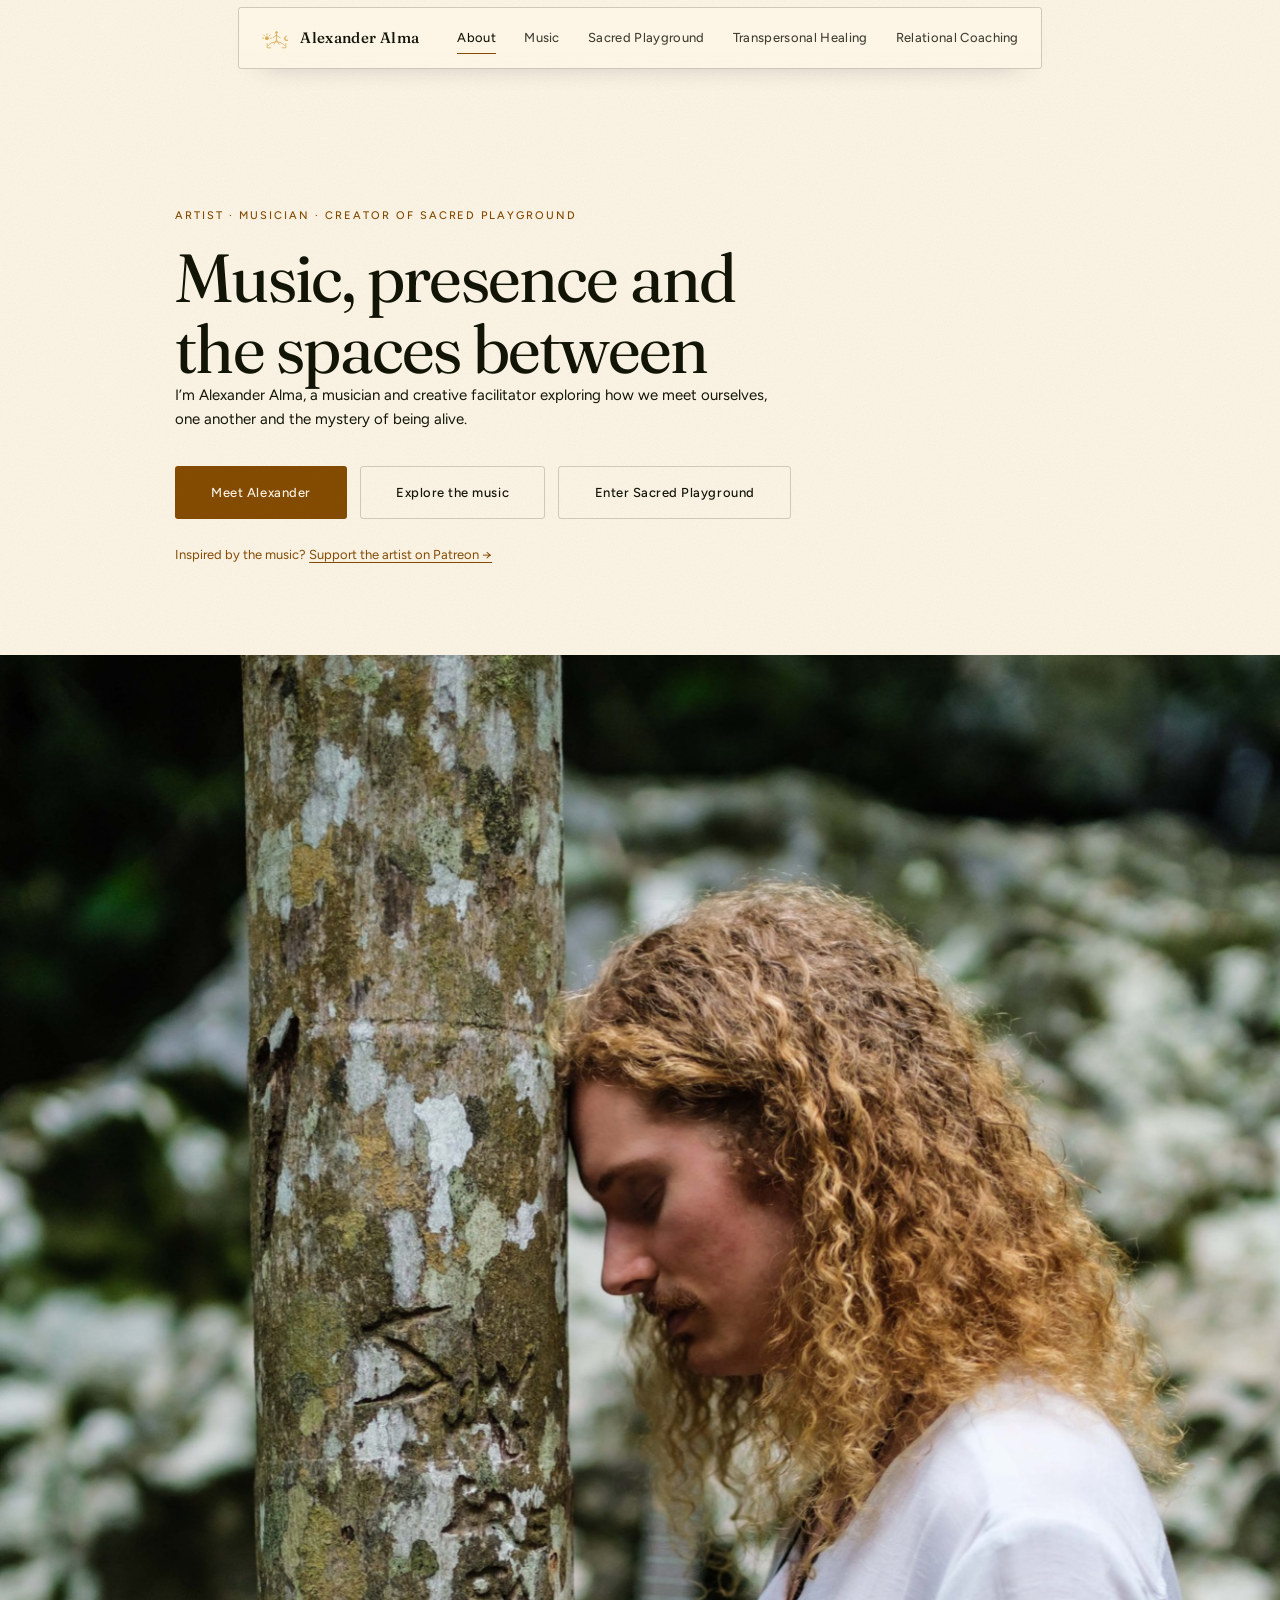
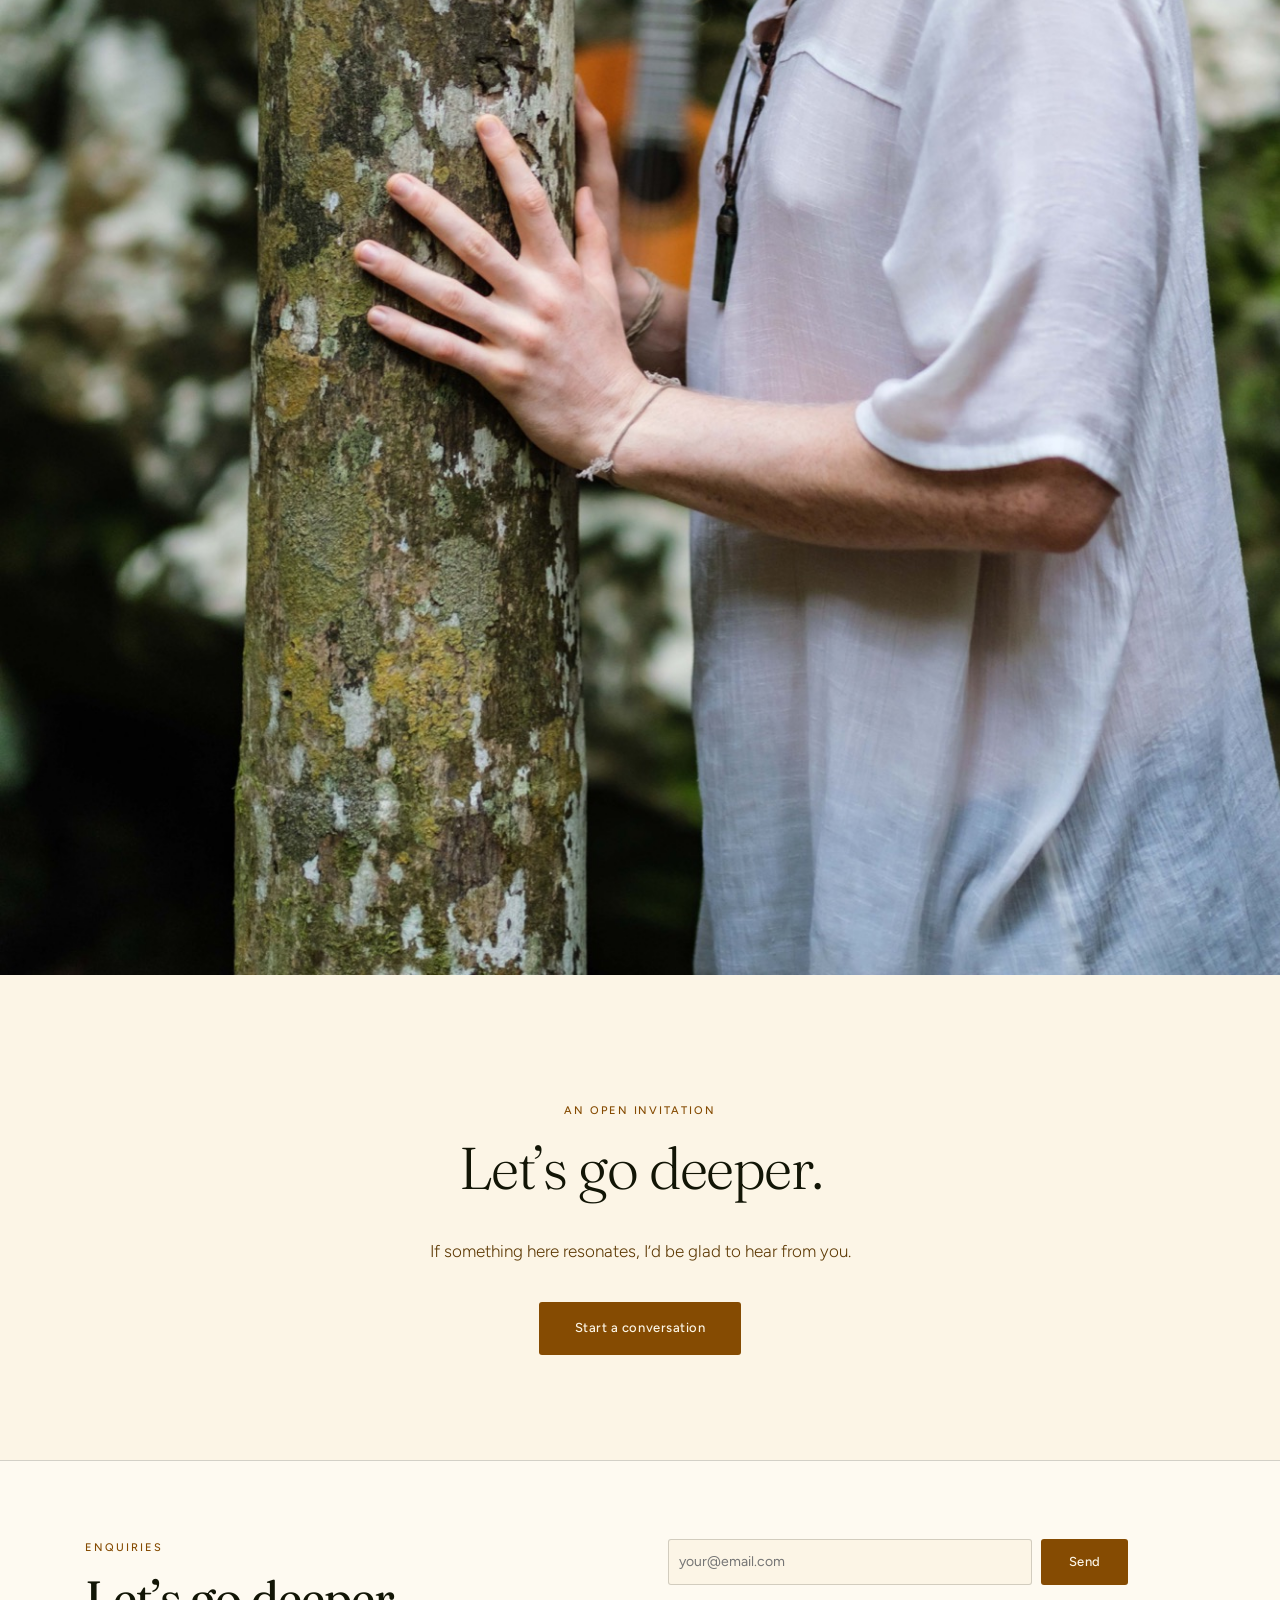
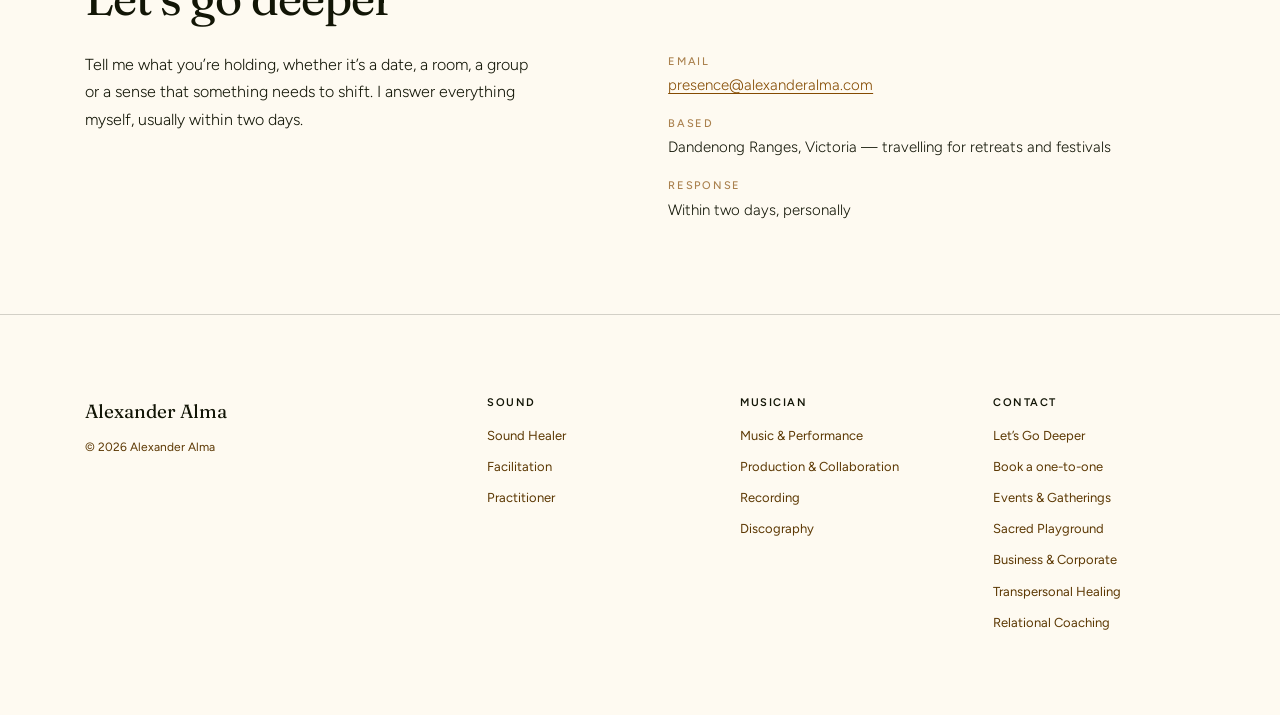
==== about.html @ baed3249 "Add immersive video backdrop to Music page" ====
<!DOCTYPE html>
<html lang="en" class="no-js">
<head>
<meta charset="utf-8">
<meta name="viewport" content="width=device-width, initial-scale=1">
<title>About Alexander Alma | Artist &amp; Musician</title>
<meta name="description" content="Alexander is an artist, musician and sound healer. Sound baths with gongs and singing bowls, live acoustic music, and nature-rooted facilitation for retreats, festivals and organisations." />
<meta name="keywords" content="sound healer, sound bath, gong bath, singing bowls, musician, live acoustic music, nature spirituality, retreat facilitator, breathwork, meditation, ceremony" />
<link rel="canonical" href="https://alexanderalma.com/about.html" />
<meta name="theme-color" content="#f0c872" />
<meta property="og:type" content="website" />
<meta property="og:site_name" content="Alexander Alma" />
<meta property="og:url" content="https://alexanderalma.com/about.html" />
<meta property="og:title" content="About Alexander Alma" />
<meta property="og:description" content="Sound baths, live music and nature-rooted facilitation." />
<meta property="og:image" content="https://alexanderalma.com/assets/img/alexander-rainforest-1200.jpg" />
<meta name="twitter:card" content="summary_large_image" />
<link rel="preconnect" href="https://fonts.googleapis.com">
<link rel="preconnect" href="https://fonts.gstatic.com" crossorigin>
<script>document.documentElement.classList.replace('no-js', 'js');</script>
<link rel="stylesheet" href="css/organic.css?v=20261002o" />
<link rel="stylesheet" href="css/palette.css?v=20261002o" />
<link rel="stylesheet" href="css/site.css?v=20261002o" />
<script type="application/ld+json">
{
  "@context": "https://schema.org",
  "@type": "Person",
  "name": "Alexander Alma",
  "jobTitle": ["Artist", "Musician", "Sound Healer", "Facilitator"],
  "description": "Alexander Alma is a World-Bridger, orchestrating sonic tapestries that evoke a deeper connection to what is most sacred. Musician, sound healer, mentor and facilitator.",
  "email": "mailto:presence@alexanderalma.com",
  "url": "https://alexanderalma.com/",
  "image": "https://alexanderalma.com/assets/img/alexander-rainforest-1200.jpg",
  "knowsAbout": ["Sound healing", "Gong bath", "Singing bowls", "Live acoustic music", "Ceremony", "Group facilitation"],
  "sameAs": ["https://cal.com/alexanderalma", "https://alexander-alma.mn.co/spaces/25129475/about", "https://www.patreon.com/profile/creators?u=227957515"]
}
</script>
</head>
<body>
<a class="skip-link" href="#main">Skip to content</a>
<div class="ground grain home-ground">
<header class="site-header"><nav class="site-nav" data-open="false" aria-label="Main navigation">
  <a class="nav-home" href="index.html" aria-label="Alexander Alma home"><img src="assets/img/alexander-alma-mark.svg" alt=""><span>Alexander Alma</span></a>
  <button class="nav-toggle" type="button" aria-expanded="false" aria-controls="site-menu"><span class="nav-toggle-label">Menu</span><span class="nav-toggle-icon" aria-hidden="true"></span></button>
  <div class="nav-collapse" id="site-menu"><div class="nav-collapse-inner"><ul class="nav-list">
    <li class="nav-item"><a class="nav-link current" aria-current="page" href="about.html">About</a></li><li class="nav-item"><a class="nav-link" href="musician.html">Music</a></li><li class="nav-item"><a class="nav-link" href="sacred-playground.html">Sacred Playground</a></li>
    <li class="nav-item"><a class="nav-link" href="transpersonal-healing.html">Transpersonal Healing</a></li><li class="nav-item"><a class="nav-link" href="relational-coaching.html">Relational Coaching</a></li>
  </ul></div></div>
 </nav></header>
  <main id="main">
    <section class="wrap-md page-open about-opening">
      <span class="eyebrow">Artist · Musician · Creator of Sacred Playground</span>
      <h1 class="page-statement">Music, presence and the spaces between</h1>
      <p class="prose-lead">I’m Alexander Alma, a musician and creative facilitator exploring how we meet ourselves, one another and the mystery of being alive.</p>
      <div class="actions">
        <a class="btn btn-primary btn-lg" href="#about-story">Meet Alexander</a>
        <a class="btn btn-secondary btn-lg" href="musician.html">Explore the music</a>
        <a class="btn btn-secondary btn-lg" href="sacred-playground.html">Enter Sacred Playground</a>
      </div>
      <p class="about-note">Inspired by the music? <a href="https://www.patreon.com/profile/creators?u=227957515" rel="noopener">Support the artist on Patreon&nbsp;&rarr;</a></p>
    </section>


    <!-- Alexander’s profile and story. -->
    <section id="about-story" data-tone="light" class="about-photo-story">
      <figure class="photo-stage about-photo-stage">
        <img src="assets/img/october-2026/profile-about.jpg" width="1333" height="2000" loading="lazy" decoding="async" alt="Alexander in profile, with his head and hands resting against a rainforest tree." />
      </figure>
    </section>
  </main>



  <section class="final-invitation"><div class="wrap-sm"><span class="eyebrow">An open invitation</span><h2 class="statement">Let’s go deeper.</h2><p class="statement-follow">If something here resonates, I’d be glad to hear from you.</p><div class="actions"><a class="btn btn-primary btn-lg" href="#contact">Start a conversation</a></div></div></section>
  <section id="contact" class="contact">
    <div class="contact-grid">
      <div>
        <span class="eyebrow">Enquiries</span>
        <h2 class="contact-title">Let&rsquo;s go deeper</h2>
        <p class="contact-lede">Tell me what you&rsquo;re holding, whether it&rsquo;s a date, a room, a group or a sense that something needs to shift. I answer everything myself, usually within two days.</p>
      </div>
      <div>
        <form class="contact-form" data-to="presence@alexanderalma.com">
          <label class="visually-hidden" for="contact-email">Your email address</label>
          <input class="input" id="contact-email" name="email" type="email" autocomplete="email" placeholder="your@email.com" required />
          <button class="btn btn-primary" type="submit">Send</button>
        </form>
        <p class="form-status" role="status" aria-live="polite"></p>
        <dl class="contact-detail" style="margin-top: var(--space-8)">
          <div><dt>Email</dt><dd><a href="mailto:presence@alexanderalma.com">presence@alexanderalma.com</a></dd></div>
          <div><dt>Based</dt><dd>Dandenong Ranges, Victoria &mdash; travelling for retreats and festivals</dd></div>
          <div><dt>Response</dt><dd>Within two days, personally</dd></div>
        </dl>
      </div>
    </div>
  </section>

  <footer class="site-footer"><div class="footer-inner">
      <div class="footer-signoff"><a class="footer-home" href="index.html">Alexander Alma</a><p>&copy; <span data-year>2026</span> Alexander Alma</p></div>
      <nav class="footer-groups" aria-label="Footer navigation">
        <div class="footer-group"><h2>Sound</h2><a href="sound-healer.html">Sound Healer</a><a href="facilitator.html">Facilitation</a><a href="practitioner.html">Practitioner</a></div>
        <div class="footer-group"><h2>Musician</h2><a href="musician.html#performance">Music &amp; Performance</a><a href="musician.html#production">Production &amp; Collaboration</a><a href="musician.html#recording">Recording</a><a href="musician.html#discography">Discography</a></div>
        <div class="footer-group"><h2>Contact</h2><a href="index.html#contact">Let’s Go Deeper</a><a href="https://cal.com/alexanderalma/90mins" data-cal-link="alexanderalma/90mins" rel="noopener">Book a one-to-one</a><a href="sacred-playground.html#events">Events &amp; Gatherings</a><a href="sacred-playground.html">Sacred Playground</a><a href="business.html">Business &amp; Corporate</a><a href="transpersonal-healing.html">Transpersonal Healing</a><a href="relational-coaching.html">Relational Coaching</a></div>
      </nav>
    </div></footer>
</div>
<script src="js/site.js?v=20261002o"></script>
</body>
</html>
---- css/organic.css ----
/* Organic — design-system tokens and component classes.
   Imported verbatim from Claude Design project "Organic"
   (497d94a3-b67d-41be-a3b4-94385fb7e7b3). This file is the source of truth
   for the system's look — retune tokens here, not in site.css. */
@import url('https://fonts.googleapis.com/css2?family=Fraunces:opsz,wght@9..144,300..600&family=Figtree:wght@300;400;500;600&display=swap');

:root {
  /* ── Palette, sampled from the hero photograph ─────────────────────────
     Every colour below is derived from Alexander in the rainforest gully.
     The anchors, read straight off the frame:

       #1B2C16  foliage in shade — the dominant colour of the picture
       #0E120C  deepest shade, far right of frame
       #608360  light coming through the canopy gap
       #505144  wet river stone
       #9B816E  the guitar — the only warm note in the whole image

     Those anchors set the hues; the ramps are then generated in OKLCH on
     one shared lightness scale, so step N of any ramp matches step N of the
     others in perceived value. Chroma is fitted per step, so nothing is
     clipped on the way into sRGB.
     ──────────────────────────────────────────────────────────────────── */
  --color-bg: #f6efe4;          /* pale stone, the light the gully lets through */
  --color-surface: #e9e1d3;
  --color-text: #131d10;        /* deep forest, near-black green */
  --color-accent: #80490b;      /* the guitar, warmed and deepened */
  --color-accent-2: #44623b;    /* canopy green */
  --color-divider: color-mix(in srgb, #131d10 15%, transparent);

  /* Warm ramp — the guitar. The only heat in the photograph, so it carries
     every action: buttons, links, the lantern. */
  --color-accent-100: #fff3ea;
  --color-accent-200: #f9e3d1;
  --color-accent-300: #efc7a6;
  --color-accent-400: #dca473;
  --color-accent-500: #c58242;
  --color-accent-600: #a56521;
  --color-accent-700: #80490b;
  --color-accent-800: #593102;
  --color-accent-900: #351900;

  /* Green ramp — the canopy, from lit gap to foliage shadow. */
  --color-accent-2-100: #f2f8f0;
  --color-accent-2-200: #e0ecdd;
  --color-accent-2-300: #c2d7bc;
  --color-accent-2-400: #9dbb94;
  --color-accent-2-500: #7aa070;
  --color-accent-2-600: #5e8254;
  --color-accent-2-700: #44623b;
  --color-accent-2-800: #2d4326;
  --color-accent-2-900: #162612;

  /* Neutral ramp — wet river stone. Olive-leaning, never a cold grey. */
  --color-neutral-100: #f6f6f3;
  --color-neutral-200: #e8e8e4;
  --color-neutral-300: #d0d0c8;
  --color-neutral-400: #b1b2a7;
  --color-neutral-500: #949587;
  --color-neutral-600: #76786a;
  --color-neutral-700: #595a4f;
  --color-neutral-800: #3c3d35;
  --color-neutral-900: #21221c;

  --font-heading: "Fraunces", "Iowan Old Style", Georgia, serif;
  --font-heading-weight: 400;
  --font-body: "Figtree", system-ui, -apple-system, sans-serif;

  --space-1: 4.4px;
  --space-2: 8.8px;
  --space-3: 13.2px;
  --space-4: 17.6px;
  --space-6: 26.4px;
  --space-8: 35.2px;

  --radius-sm: 2px;
  --radius-md: 3px;
  --radius-lg: 4px;

  /* Elevation — shadows tinted with the forest floor, never neutral black. */
  --shadow-sm: 0 1px 2px color-mix(in srgb, #131d10 14%, transparent);
  --shadow-md: 0 3px 10px color-mix(in srgb, #131d10 16%, transparent);
  --shadow-lg: 0 12px 32px color-mix(in srgb, #131d10 22%, transparent);
}

body {
  background: var(--color-bg);
  color: var(--color-text);
  font-family: var(--font-body);
}
h1, h2, h3, h4 {
  font-family: var(--font-heading); font-weight: var(--font-heading-weight);
  font-variation-settings: "SOFT" 0, "WONK" 0;
}

.washed{filter:saturate(0.6) contrast(0.85) brightness(1.1) opacity(0.94)}

/* ══════════════════════════════════════════════════════════════════════════
   Components — built with the tokens above. Plain CSS
   on plain HTML: no JavaScript, no build step.
   ══════════════════════════════════════════════════════════════════════ */

*, *::before, *::after { box-sizing: border-box; }
body { margin: 0; font-size: 15px; line-height: 1.55; font-weight: 400; }
h1, h2, h3, h4, h5, h6 {
  font-family: var(--font-heading); font-weight: var(--font-heading-weight);
  font-variation-settings: "SOFT" 0, "WONK" 0;
  line-height: 1.15; letter-spacing: -0.02em; margin: 0 0 var(--space-2);
}
h1 { font-size: 42px; }
h2 { font-size: 32px; }
h3 { font-size: 25px; }
h4 { font-size: 20px; }
h5 { font-size: 16px; }
h6 { font-size: 13px; }
h6 { letter-spacing: 0.08em; text-transform: uppercase; }
p { margin: 0 0 var(--space-3); }
a { color: var(--color-accent); text-underline-offset: 3px; }
img { display: block; max-width: 100%; }
figure { margin: 0; }
figcaption {
  font-size: 11px; margin-top: var(--space-1);
  color: color-mix(in srgb, var(--color-text) 55%, transparent);
}
.text-muted { color: color-mix(in srgb, var(--color-text) 55%, transparent); }
:focus { outline: none; }
:focus-visible { outline: 2px solid var(--color-accent); outline-offset: 2px; }
::selection { background: color-mix(in srgb, var(--color-accent) 30%, transparent); }

/* — rules — */
.hr {
  height: 1px; border: 0; margin: var(--space-4) 0;
  background: var(--color-divider);
}

/* — buttons — */
.btn {
  display: inline-flex; align-items: center; justify-content: center; gap: 6px;
  cursor: pointer; text-decoration: none;
  font-family: var(--font-body); font-weight: 500;
  font-size: 13px; line-height: 1.2; letter-spacing: 0.04em; color: var(--color-text);
  background: transparent; border: 1px solid transparent;
  padding: var(--space-2) calc(var(--space-3) * 1.2);
  border-radius: var(--radius-md);
}
.btn svg { display: block; }
.btn:disabled { opacity: 0.45; cursor: not-allowed; }
.btn-primary { background: var(--color-accent); color: var(--color-bg); }
.btn-primary:hover { background: var(--color-accent-600); }
.btn-primary:active { background: var(--color-accent-700); }
.btn-secondary { border-color: var(--color-divider); }
.btn-secondary:hover { background: color-mix(in srgb, var(--color-text) 7%, transparent); }
.btn-secondary:active { background: color-mix(in srgb, var(--color-text) 14%, transparent); }
.btn-ghost { color: var(--color-accent); padding-inline: var(--space-1); }
.btn-ghost:hover { background: color-mix(in srgb, var(--color-accent) 10%, transparent); }
.btn-ghost:active { background: color-mix(in srgb, var(--color-accent) 18%, transparent); }
.btn-icon { width: 36px; height: 36px; padding: 0; }
.btn-block { width: 100%; margin-top: var(--space-2); }

/* — forms — */
.field > label {
  display: block; font-size: 12px; margin-bottom: 5px;
  color: color-mix(in srgb, var(--color-text) 70%, transparent);
}
.input {
  width: 100%; min-height: 36px; padding: 6px 10px; font: inherit;
  font-size: 14px; color: var(--color-text); caret-color: var(--color-accent);
  background: var(--color-surface);
  border: 1px solid var(--color-divider); border-radius: var(--radius-md);
}
.input:hover { border-color: color-mix(in srgb, var(--color-text) 45%, transparent); }
.input:focus-visible { border-color: var(--color-accent); outline-offset: 0; }
textarea.input { min-height: 90px; resize: vertical; }
.radio { display: inline-flex; align-items: center; gap: 8px; cursor: pointer; font-size: 14px; }
.radio input, .seg-opt input {
  position: absolute; opacity: 0; width: 0; height: 0; pointer-events: none;
}
.radio .dot {
  width: 16px; height: 16px; flex: none; border-radius: 50%;
  border: 1.5px solid var(--color-divider);
}
.radio:hover .dot { border-color: var(--color-accent); }
.radio input:checked + .dot {
  border-color: var(--color-accent); background: var(--color-accent);
  box-shadow: inset 0 0 0 4px var(--color-bg);
}
.radio input:focus-visible + .dot { outline: 2px solid var(--color-accent); outline-offset: 2px; }
.seg {
  display: inline-flex; overflow: hidden;
  border: 1px solid var(--color-divider); border-radius: var(--radius-md);
}
.seg-opt {
  display: inline-flex; align-items: center; gap: 6px;
  padding: 7px 12px; font-size: 13px; cursor: pointer;
}
.seg-opt + .seg-opt { border-left: 1px solid var(--color-divider); }
.seg-opt:has(input:checked) { background: var(--color-accent); color: var(--color-bg); }
.seg-opt:not(:has(input:checked)):hover { background: color-mix(in srgb, var(--color-text) 7%, transparent); }
.seg-opt:has(input:focus-visible) { outline: 2px solid var(--color-accent); outline-offset: -2px; }

/* — cards — */
.card {
  display: flex; flex-direction: column; gap: var(--space-2);
  padding: var(--space-3); border-radius: var(--radius-md); background: var(--color-surface);
}
.card-kicker { font-size: 10px; font-weight: 500; letter-spacing: 0.16em; text-transform: uppercase; color: var(--color-accent); }
.card-title {
  font-family: var(--font-heading); font-weight: 500;
  font-variation-settings: "SOFT" 0, "WONK" 0;
  font-size: 17px; line-height: 1.25; letter-spacing: -0.01em;
}
.card-body { margin: 0; font-size: 13px; opacity: 0.8; flex: 1; }
.card-meta {
  display: flex; align-items: center; gap: 6px; font-size: 11px;
  color: color-mix(in srgb, var(--color-text) 50%, transparent);
}
.elev-sm { box-shadow: var(--shadow-sm); }
.elev-md { box-shadow: var(--shadow-md); }
.elev-lg { box-shadow: var(--shadow-lg); }

/* — tags — */
.tag {
  display: inline-flex; align-items: center; font-size: 11px; font-weight: 500;
  letter-spacing: 0.16em; text-transform: uppercase; padding: 0;
  background: none; border-radius: 0;
}
.tag-accent { color: var(--color-accent-700); }
.tag-accent-2 { color: var(--color-accent-2-700); }
.tag-neutral { color: var(--color-neutral-600); }
.tag-outline { border: 1px solid var(--color-accent); color: var(--color-accent); }

/* — navigation — */
.nav {
  display: flex; align-items: center; gap: var(--space-4);
  padding: var(--space-3) var(--space-4);
  border-bottom: none;
}
.nav-brand {
  font-family: var(--font-heading); font-weight: var(--font-heading-weight);
  font-size: 18px; margin-right: auto;
}
.nav a { color: inherit; text-decoration: none; font-size: 14px; }
.nav a:hover, .nav a[aria-current='page'] { color: var(--color-accent); }

/* — tables — */
.table { width: 100%; border-collapse: collapse; font-size: 14px; }
.table th {
  text-align: left; font-size: 11px; letter-spacing: 0.08em; text-transform: uppercase;
  color: color-mix(in srgb, var(--color-text) 60%, transparent);
  padding: var(--space-2); border-bottom: 1px solid var(--color-divider);
}
.table td {
  padding: var(--space-2);
  border-bottom: 1px solid color-mix(in srgb, var(--color-text) 8%, transparent);
}
.table tbody tr:hover { background: color-mix(in srgb, var(--color-text) 4%, transparent); }

/* — dialog — */
.dialog-backdrop {
  position: fixed; inset: 0; display: grid; place-items: center;
  padding: var(--space-4);
  background: color-mix(in srgb, var(--color-neutral-900) 50%, transparent);
}
.dialog {
  width: min(440px, 100%); display: flex; flex-direction: column; gap: var(--space-3);
  padding: var(--space-4); border-radius: var(--radius-lg);
  background: var(--color-surface); box-shadow: var(--shadow-lg);
}
.dialog-title {
  font-family: var(--font-heading); font-weight: var(--font-heading-weight);
  font-size: 20px;
}
.dialog-body { font-size: 14px; opacity: 0.85; }
.dialog-actions { display: flex; justify-content: flex-end; gap: var(--space-2); margin-top: var(--space-2); }
---- css/palette.css ----
/*
   Alexander Alma — central colour palette
   Derived from the supplied image palette. Keep colour decisions here so the
   site can be retuned without hunting through component styles.
*/
:root {
  /* Source palette */
  --palette-ink: #121506;
  --palette-umber: #352405;
  --palette-burnt-terracotta: #C34212;
  --palette-bark: #5c3803;
  --palette-ochre-700: #854b02;
  --palette-ochre-600: #a76203;
  --palette-ochre-500: #c97f0b;
  --palette-gold: #e3ac45;
  --palette-sun: #f0c872;

  /* Semantic tokens used by the base system and site components */
  --color-bg: color-mix(in srgb, var(--palette-sun) 18%, white);
  --color-surface: color-mix(in srgb, var(--palette-sun) 32%, white);
  --color-text: var(--palette-ink);
  --color-accent: var(--palette-ochre-700);
  --color-accent-2: var(--palette-bark);
  --color-divider: color-mix(in srgb, var(--palette-ink) 18%, transparent);

  /* Primary ochre ramp — links, buttons, focus states and calls to action */
  --color-accent-100: color-mix(in srgb, var(--palette-sun) 22%, white);
  --color-accent-200: color-mix(in srgb, var(--palette-sun) 52%, white);
  --color-accent-300: var(--palette-sun);
  --color-accent-400: var(--palette-gold);
  --color-accent-500: var(--palette-ochre-500);
  --color-accent-600: var(--palette-ochre-600);
  --color-accent-700: var(--palette-ochre-700);
  --color-accent-800: var(--palette-bark);
  --color-accent-900: var(--palette-umber);

  /* Supporting earth ramp */
  --color-accent-2-100: color-mix(in srgb, var(--palette-sun) 14%, white);
  --color-accent-2-200: color-mix(in srgb, var(--palette-gold) 26%, white);
  --color-accent-2-300: color-mix(in srgb, var(--palette-gold) 56%, white);
  --color-accent-2-400: var(--palette-gold);
  --color-accent-2-500: var(--palette-ochre-500);
  --color-accent-2-600: var(--palette-ochre-600);
  --color-accent-2-700: var(--palette-ochre-700);
  --color-accent-2-800: var(--palette-bark);
  --color-accent-2-900: var(--palette-umber);

  /* Warm neutrals keep body copy and borders restrained and readable */
  --color-neutral-100: color-mix(in srgb, var(--palette-sun) 10%, white);
  --color-neutral-200: color-mix(in srgb, var(--palette-sun) 22%, white);
  --color-neutral-300: color-mix(in srgb, var(--palette-gold) 42%, white);
  --color-neutral-400: color-mix(in srgb, var(--palette-ochre-500) 48%, white);
  --color-neutral-500: color-mix(in srgb, var(--palette-ochre-700) 70%, white);
  --color-neutral-600: var(--palette-ochre-700);
  --color-neutral-700: var(--palette-bark);
  --color-neutral-800: var(--palette-umber);
  --color-neutral-900: var(--palette-ink);

  --shadow-sm: 0 1px 2px color-mix(in srgb, var(--palette-ink) 14%, transparent);
  --shadow-md: 0 3px 10px color-mix(in srgb, var(--palette-ink) 16%, transparent);
  --shadow-lg: 0 12px 32px color-mix(in srgb, var(--palette-ink) 22%, transparent);
}
---- css/site.css ----
/* ─────────────────────────────────────────────────────────────────────────
   Alexander — site layer.
   Built on css/organic.css. Layout, page chrome, and the interaction states
   the design canvas expressed as style-hover attributes (a canvas-runtime
   feature) rewritten as real CSS. No build step.
   ───────────────────────────────────────────────────────────────────────── */

/* — motion — */
@keyframes rise { from { opacity: 0; transform: translateY(12px) } to { opacity: 1; transform: none } }
.rise { animation: rise .6s cubic-bezier(.2,.7,.3,1) both; }
@media (prefers-reduced-motion: reduce) {
  .rise { animation: none !important; }
  html { scroll-behavior: auto; }
}

html { scroll-behavior: smooth; overflow-x: clip; }
body { overflow-x: clip; -webkit-font-smoothing: antialiased; }

/* — ground —
   A flat warm ground with only a whisper of grain. The heavy noise and
   radial wash the canvas used read as hand-made; at this weight the texture
   is felt rather than seen. */
.ground { min-height: 100vh; background: var(--color-bg); --header-h: 76px; }
.grain::after {
  content: ''; position: fixed; inset: 0; pointer-events: none; z-index: 2; opacity: .10;
  mix-blend-mode: multiply;
  background-image: url("data:image/svg+xml;utf8,<svg xmlns='http://www.w3.org/2000/svg' width='180' height='180'><filter id='n'><feTurbulence type='fractalNoise' baseFrequency='0.85' numOctaves='4' stitchTiles='stitch'/><feColorMatrix type='saturate' values='0'/></filter><rect width='180' height='180' filter='url(%23n)'/></svg>");
}

/* — measure — */
.wrap    { max-width: 1180px; margin-inline: auto; padding-inline: var(--space-6); }
.wrap-md { max-width: 1000px; margin-inline: auto; padding-inline: var(--space-6); }
.wrap-sm { max-width: 760px;  margin-inline: auto; padding-inline: var(--space-6); }
@media (min-width: 900px) {
  .wrap, .wrap-md, .wrap-sm { padding-inline: var(--space-8); }
}

.section       { padding-block: calc(var(--space-8) * 2.4); }
.section-tight { padding-block: calc(var(--space-8) * 1.4); }

/* — rules: thin horizontal lines carry the structure now — */
.rule { height: 1px; border: 0; margin: 0; background: var(--color-divider); }

/* — type — */
.eyebrow {
  display: block; font-size: 11px; font-weight: 500; letter-spacing: 0.18em;
  text-transform: uppercase; color: var(--color-accent-700); margin: 0 0 var(--space-4);
}
.section-title { font-size: clamp(26px, 3.4vw, 40px); line-height: 1.12; margin: 0; max-width: 22ch; }
.page-title    { font-size: clamp(34px, 5vw, 60px); line-height: 1.06; margin: 0; }
.lede {
  max-width: 62ch; margin: var(--space-6) 0 0;
  font-size: 18px; font-weight: 300; line-height: 1.72; text-wrap: pretty;
}
.actions { display: flex; gap: var(--space-3); flex-wrap: wrap; margin-top: var(--space-8); }

/* — buttons — */
.btn-md { padding: var(--space-3) var(--space-6); }
.btn-lg { padding: var(--space-4) var(--space-8); font-size: 13px; }
.btn-onphoto {
  background: var(--color-bg); color: var(--color-accent-900);
  border-color: transparent;
}
.btn-onphoto:hover { background: #fff; }
.btn-outline-light { border: 1px solid color-mix(in srgb, #fff 55%, transparent); color: #fff; }
.btn-outline-light:hover { background: color-mix(in srgb, #fff 14%, transparent); }

/* — compact shared navigation — */
.site-header { position:sticky; top:0; z-index:50; width:100%; height:var(--header-h); margin:0; padding:0 clamp(14px,3vw,40px); pointer-events:none; }
.site-nav { --nav-ink:var(--color-text); --nav-ink-soft:color-mix(in srgb,var(--color-text) 82%,transparent); --nav-rule:color-mix(in srgb,var(--color-text) 18%,transparent); --nav-accent:var(--color-accent-700); position:relative; isolation:isolate; pointer-events:auto; display:flex; align-items:center; justify-content:center; gap:clamp(20px,3vw,38px); width:max-content; max-width:100%; height:calc(100% - 14px); margin:7px auto; padding:0 22px; border:1px solid var(--nav-rule); border-radius:3px; box-shadow:0 12px 30px -24px rgba(0,0,0,.45); }
.site-nav::before { content:''; position:absolute; z-index:-1; inset:0; border-radius:inherit; background:linear-gradient(180deg,color-mix(in srgb,var(--color-bg) 95%,transparent),color-mix(in srgb,var(--color-bg) 83%,transparent)); backdrop-filter:blur(14px); -webkit-backdrop-filter:blur(14px); pointer-events:none; }
.js .site-header-over:not(.is-scrolled) .site-nav { --nav-ink:#fff; --nav-ink-soft:rgba(255,255,255,.88); --nav-rule:rgba(255,255,255,.24); --nav-accent:#fff; }
.js .site-header-over:not(.is-scrolled) .site-nav::before { background:linear-gradient(180deg,rgba(20,24,19,.34),rgba(20,24,19,.12)); }
.nav-home { flex:none; order:0; display:flex; align-items:center; gap:8px; color:var(--nav-ink); text-decoration:none; white-space:nowrap; }
.nav-home img { display:block; width:31px; height:40px; object-fit:contain; }.nav-home span { font-family:var(--font-heading); font-size:15px; font-weight:500; letter-spacing:.025em; }.nav-home:hover { color:var(--nav-accent); }
.nav-collapse,.nav-collapse-inner { display:flex; align-items:center; }
.nav-list { display:flex; align-items:center; gap:clamp(16px,2.2vw,30px); list-style:none; margin:0; padding:0; }
.nav-item { display:flex; align-items:center; white-space:nowrap; }
.nav-link { position:relative; display:inline-block; padding:8px 0; color:var(--nav-ink-soft); font-size:13px; font-weight:450; letter-spacing:.025em; text-decoration:none; transition:color .25s ease; }
.nav-link:hover,.nav-link[aria-current='page'] { color:var(--nav-ink); }
.nav-link::after { content:''; position:absolute; left:0; right:0; bottom:2px; height:1px; background:var(--nav-accent); transform:scaleX(0); transition:transform .25s ease; }
.nav-link:hover::after,.nav-link[aria-current='page']::after { transform:scaleX(1); }
.site-nav :focus-visible { outline:2px solid var(--nav-accent); outline-offset:4px; border-radius:2px; }
.nav-toggle { display:none; }
.nav-menu { position:relative; display:flex; align-items:center; }.nav-menu > summary { list-style:none; cursor:pointer; }.nav-menu > summary::-webkit-details-marker { display:none; }.nav-menu > summary::before { content:none; }.nav-menu > summary::after { content:'⌄'; display:inline-block; margin-left:6px; font-size:12px; transition:transform .2s ease; }.nav-menu[open] > summary::after { transform:rotate(180deg); }.nav-menu[open] > summary,.nav-link.current { color:var(--nav-ink); }.nav-current-menu { position:relative; }.nav-current-menu .nav-menu { position:static; width:auto; }.nav-menu > .nav-menu-trigger { width:19px; height:30px; padding:0; }
.nav-submenu { position:absolute; z-index:40; top:calc(100% + 14px); left:0; min-width:250px; display:grid; gap:0; padding:8px; background:var(--color-bg); border:1px solid var(--color-divider); box-shadow:0 14px 35px rgba(20,20,16,.2); }
.nav-submenu a { display:block; padding:10px 12px; color:var(--color-text); font-size:14px; line-height:1.35; text-decoration:none; }.nav-submenu a:hover,.nav-submenu a:focus-visible { background:var(--color-surface); color:var(--color-accent-700); }.nav-menu:not([open]) .nav-submenu { display:none; }.nav-menu[open] .nav-submenu { display:grid; }
@media (max-width:1100px) {
 .ground { --header-h:60px; }.site-header { height:auto; min-height:60px; padding:0 16px; }.site-nav { width:100%; max-width:none; min-height:60px; height:auto; margin:0; padding:0; display:grid; grid-template-columns:1fr auto 1fr; grid-template-rows:60px auto; gap:0; border:0; border-radius:0; box-shadow:none; }.site-nav::before { inset:0 -16px; border-radius:0; border-bottom:1px solid var(--nav-rule); }
 .nav-home { grid-column:1; grid-row:1; justify-self:start; gap:7px; }.nav-home img { width:29px; height:36px; }.nav-home span { font-size:14px; }
 .nav-toggle { grid-column:3; grid-row:1; justify-self:end; display:inline-flex; align-items:center; gap:8px; height:36px; padding:0 10px; background:transparent; color:var(--nav-ink); border:1px solid var(--nav-rule); border-radius:2px; font:500 10px var(--font-body); letter-spacing:.14em; text-transform:uppercase; cursor:pointer; }
 .nav-toggle-icon { position:relative; width:14px; height:7px; }.nav-toggle-icon::before,.nav-toggle-icon::after { content:''; position:absolute; left:0; right:0; height:1px; background:currentColor; transition:transform .25s ease,top .25s ease; }.nav-toggle-icon::before { top:0; }.nav-toggle-icon::after { top:6px; }.nav-toggle[aria-expanded='true'] .nav-toggle-icon::before { top:3px; transform:rotate(45deg); }.nav-toggle[aria-expanded='true'] .nav-toggle-icon::after { top:3px; transform:rotate(-45deg); }
 .nav-collapse { grid-column:1/-1; grid-row:2; display:grid; grid-template-rows:0fr; visibility:hidden; transition:grid-template-rows .35s ease,visibility 0s linear .35s; }.site-nav[data-open='true'] .nav-collapse { grid-template-rows:1fr; visibility:visible; transition:grid-template-rows .35s ease; }.nav-collapse-inner { min-height:0; overflow:hidden; display:block; opacity:0; transition:opacity .2s ease; }.site-nav[data-open='true'] .nav-collapse-inner { opacity:1; overflow:visible; padding:8px 0 15px; }
 .nav-list { display:flex; flex-direction:column; align-items:stretch; gap:0; margin:0; padding:0; }.nav-item { min-height:48px; border-top:1px solid var(--nav-rule); }.nav-link { font-size:16px; }.nav-current-menu > .nav-link { flex:1; font-size:16px; }.nav-menu > .nav-menu-trigger { width:44px; height:46px; }
 .nav-submenu { position:static; min-width:0; padding:5px 10px 10px; background:transparent; border:0; box-shadow:none; }.nav-submenu a { color:var(--nav-ink-soft); font-size:14px; padding:9px 4px; }
 .no-js .site-header { height:auto; }.no-js .nav-toggle { display:none; }.no-js .nav-collapse { grid-template-rows:1fr; visibility:visible; }.no-js .nav-collapse-inner { opacity:1; }
}
@media (prefers-reduced-motion:reduce) { .site-nav *, .site-nav *::before,.site-nav *::after { transition:none!important; } }

/* ── hero: the photograph carries the page ────────────────────────────── */
.hero {
  position: relative; min-height: min(88vh, 820px); display:block;
  margin-top: calc(var(--header-h) * -1);   /* slide exactly under the transparent header */
  overflow: hidden;
}
.hero-photo { position: absolute; inset: 0; }
.hero-photo img {
  width: 100%; height: 100%; object-fit: cover;
  object-position: 50% 68%;   /* keeps Alexander and the guitar in frame on every crop */
}
/* A scrim, weighted to the bottom where the text sits, so the type holds
   contrast without flattening the canopy. */
.hero-photo::after {
  content: ''; position: absolute; inset: 0;
  background:
    linear-gradient(to bottom,
      color-mix(in srgb, var(--palette-ink) 42%, transparent) 0%,
      transparent 26%,
      transparent 42%,
      color-mix(in srgb, var(--palette-ink) 62%, transparent) 82%,
      color-mix(in srgb, var(--palette-ink) 82%, transparent) 100%);
}
/* Carry the hero photograph into the first terracotta section with a soft
   colour dissolve, so the image does not stop at a hard horizontal edge. */
.hero::after {
  content: ''; position: absolute; z-index: 0; inset: auto 0 0;
  height: 3mm; pointer-events: none;
  background: linear-gradient(to bottom,
    transparent 0%,
    color-mix(in srgb, var(--palette-burnt-terracotta) 38%, transparent) 48%,
    var(--palette-burnt-terracotta) 100%);
}
.home-ground { --palette-burnt-terracotta: var(--palette-umber); }
.hero-aside {
  margin: var(--space-4) 0 0; font-size: 14px; font-weight: 300;
  color: color-mix(in srgb, #fff 72%, transparent);
}
.hero-aside a { color: #fff; text-decoration-color: color-mix(in srgb, #fff 45%, transparent); }
.hero-aside a:hover { color: var(--color-accent-300); }
.hero-credit {
  position: absolute; right: var(--space-4); bottom: var(--space-2); z-index: 1;
  font-size: 10px; letter-spacing: 0.1em; text-transform: uppercase;
  color: color-mix(in srgb, #fff 45%, transparent);
}

/* ── the index: two branches, three roots ─────────────────────────────────
   The canvas drew this as a cartoon tree with a face. Here the same
   structure is typographic — a numbered index with rules between the rows,
   which is what the branches and roots always were. */
.index-head {
  display: grid; gap: var(--space-6); align-items: end;
  grid-template-columns: 1fr;
  padding-bottom: var(--space-8);
}
@media (min-width: 820px) {
  .index-head { grid-template-columns: 1.1fr .9fr; }
  .index-head p { justify-self: end; }
}
.index-head p { margin: 0; max-width: 40ch; font-size: 16px; font-weight: 300; line-height: 1.7; }

.index-list { list-style: none; margin: 0; padding: 0; }
.index-row {
  display: grid; align-items: baseline; gap: var(--space-3) var(--space-6);
  grid-template-columns: 1fr;
  padding-block: var(--space-6);
  border-top: 1px solid var(--color-divider);
  text-decoration: none; color: inherit;
  transition: background .3s ease, padding-inline .3s ease;
}
.index-list li:last-child .index-row { border-bottom: 1px solid var(--color-divider); }
@media (min-width: 820px) {
  .index-row {
    grid-template-columns: 3.6rem minmax(0, 15rem) minmax(0, 1fr) auto;
    padding-block: var(--space-8);
  }
  .index-row:hover { background: var(--color-neutral-200); padding-inline: var(--space-4); }
}
.index-num {
  font-size: 11px; font-weight: 500; letter-spacing: 0.14em;
  color: var(--color-accent-600); font-variant-numeric: tabular-nums;
}
.index-name {
  font-family: var(--font-heading); font-variation-settings: "SOFT" 0, "WONK" 0;
  font-size: clamp(24px, 2.6vw, 32px); line-height: 1.1; letter-spacing: -0.02em;
  margin: 0; font-weight: 400;
}
.index-kind {
  display: block; font-size: 10px; font-weight: 500; letter-spacing: 0.18em;
  text-transform: uppercase; color: var(--color-neutral-500); margin-top: var(--space-2);
}
.index-desc { margin: 0; font-size: 15px; font-weight: 300; line-height: 1.65; color: var(--color-neutral-700); }
.index-go {
  font-size: 12px; font-weight: 500; letter-spacing: 0.12em; text-transform: uppercase;
  color: var(--color-accent-700); white-space: nowrap;
}
.index-row:hover .index-go { color: var(--color-accent-900); }

/* — dark bands — */
.band {
  background: var(--color-accent-900); color: var(--color-neutral-100);
  padding-block: calc(var(--space-8) * 2.2);
}
.band-tight { padding-block: calc(var(--space-8) * 1.7); }
.band a { color: var(--color-accent-300); }
.band a:hover { color: #fff; }
.band .eyebrow { color: var(--color-accent-400); }
.band-title { font-size: clamp(26px, 3.2vw, 38px); line-height: 1.14; margin: 0 0 var(--space-4); }
.band-body { font-size: 16px; font-weight: 300; line-height: 1.7; color: color-mix(in srgb, var(--color-neutral-100) 76%, transparent); }

/* — audio — */
.audio-strip {
  display: flex; align-items: center; gap: var(--space-4);
  padding: var(--space-4) 0; margin-top: var(--space-6);
  border: 0; border-top: 1px solid color-mix(in srgb, #fff 20%, transparent);
  border-bottom: 1px solid color-mix(in srgb, #fff 20%, transparent);
  background: none; color: inherit; font: inherit; cursor: pointer;
  width: 100%; max-width: 440px; text-align: left;
  transition: border-color .3s ease;
}
.audio-strip:hover { border-color: color-mix(in srgb, #fff 45%, transparent); }
.audio-play {
  width: 36px; height: 36px; flex: none; border-radius: 50%;
  border: 1px solid color-mix(in srgb, #fff 40%, transparent);
  display: grid; place-items: center; color: #fff;
}
.audio-strip:hover .audio-play { background: var(--color-accent-600); border-color: var(--color-accent-600); }
.audio-name { font-size: 14px; }
.audio-len { margin-left: auto; font-size: 12px; letter-spacing: 0.06em; opacity: .6; font-variant-numeric: tabular-nums; }
.audio-note { font-size: 12px; color: color-mix(in srgb, var(--color-neutral-100) 45%, transparent); margin: var(--space-3) 0 0; }

/* — images — */
.media-frame {
  position: relative; overflow: hidden; border-radius: var(--radius-sm);
  background: var(--color-neutral-200);
}
.media-frame img { width: 100%; height: 100%; object-fit: cover; }
/* Empty slot: shows its art-direction note until a real photograph lands. */
.media-frame:not(:has(img)) { border: 1px solid var(--color-divider); background: var(--color-neutral-200); }
.media-frame:not(:has(img))::after {
  content: attr(data-placeholder);
  position: absolute; inset: 0; display: grid; place-items: center;
  padding: var(--space-8); text-align: center;
  font-size: 12px; letter-spacing: 0.1em; text-transform: uppercase; line-height: 1.8;
  color: var(--color-neutral-500);
}
/* On a dark band an empty slot must not glare — it takes the band's ground. */
.band .media-frame:not(:has(img)) {
  background: color-mix(in srgb, #000 22%, transparent);
  border-color: color-mix(in srgb, var(--color-accent-400) 22%, transparent);
}
.band .media-frame:not(:has(img))::after { color: color-mix(in srgb, var(--color-accent-300) 55%, transparent); }

.media-hero { aspect-ratio: 16 / 9; }
.media-half { aspect-ratio: 4 / 3; }
.media-wide { aspect-ratio: 3 / 2; }
.media-tall { aspect-ratio: 4 / 5; }
.media-pair { display: grid; grid-template-columns: repeat(auto-fit, minmax(280px, 1fr)); gap: var(--space-4); }
figcaption.credit {
  font-size: 11px; letter-spacing: 0.08em; text-transform: uppercase;
  color: var(--color-neutral-500); margin-top: var(--space-3);
}

.price {
  font-size: 12px; font-weight: 500; letter-spacing: 0.1em; text-transform: uppercase;
  color: var(--color-accent-700); margin-top: var(--space-2);
}

/* — events — */
.events { list-style: none; margin: var(--space-8) 0 0; padding: 0; }
.event {
  display: grid; gap: var(--space-2) var(--space-6); align-items: baseline;
  grid-template-columns: 1fr;
  padding-block: var(--space-6); border-top: 1px solid var(--color-divider);
}
.events li:last-child .event { border-bottom: 1px solid var(--color-divider); }
@media (min-width: 760px) {
  .event { grid-template-columns: 7rem minmax(0, 1fr) minmax(0, 16rem) auto; padding-block: var(--space-6); }
}
.event-date {
  font-size: 12px; font-weight: 500; letter-spacing: 0.1em; text-transform: uppercase;
  color: var(--color-accent-700); font-variant-numeric: tabular-nums;
}
.event-name {
  font-family: var(--font-heading); font-variation-settings: "SOFT" 0, "WONK" 0;
  font-size: 20px; font-weight: 400; line-height: 1.3; letter-spacing: -0.01em; margin: 0;
}
.event-where { font-size: 14px; font-weight: 300; color: var(--color-neutral-600); }

/* — contact — */
.contact { background: var(--color-neutral-200); border-top: 1px solid var(--color-divider); }
.contact-grid {
  max-width: 1180px; margin-inline: auto; padding: calc(var(--space-8) * 2.2) var(--space-6);
  display: grid; grid-template-columns: 1fr; gap: var(--space-8);
}
@media (min-width: 900px) {
  .contact-grid { grid-template-columns: 1fr 1fr; gap: calc(var(--space-8) * 1.6); padding-inline: var(--space-8); }
}
.contact-title { font-size: clamp(30px, 4vw, 48px); line-height: 1.06; margin: 0; }
.contact-lede { margin: var(--space-6) 0 0; font-size: 16px; font-weight: 300; line-height: 1.72; max-width: 46ch; }
.contact-form { display: flex; gap: var(--space-2); max-width: 460px; flex-wrap: wrap; align-items: center; }
.contact-form .input { flex: 1 1 200px; min-width: 0; min-height: 46px; background: var(--color-bg); }
.contact-form .btn { min-height: 46px; padding-inline: var(--space-6); }
.contact-alt { margin: var(--space-6) 0 0; font-size: 15px; font-weight: 300; }
.contact-alt a { color: var(--color-accent-700); }
.form-status { margin: var(--space-3) 0 0; font-size: 14px; min-height: 1.4em; color: var(--color-accent-800); }
.contact-detail { display: grid; gap: var(--space-4); align-content: start; }
.contact-detail dt {
  font-size: 11px; font-weight: 500; letter-spacing: 0.16em; text-transform: uppercase;
  color: var(--color-neutral-500);
}
.contact-detail dd { margin: var(--space-1) 0 0; font-size: 15px; font-weight: 300; }

/* — footer navigation — */
.site-footer { background:var(--color-neutral-100); color:var(--color-neutral-700); padding-block:clamp(42px,7vw,82px); border-top:1px solid var(--color-divider); }
.site-footer a { color:var(--color-neutral-700); text-decoration:none; }.site-footer a:hover { color:var(--color-accent-700); }
.footer-inner { max-width:1180px; margin:auto; padding-inline:var(--space-6); display:grid; grid-template-columns:minmax(180px,1fr) 2fr; gap:48px; }
@media (min-width:900px) { .footer-inner { padding-inline:var(--space-8); } }
.footer-signoff { display:flex; flex-direction:column; align-items:flex-start; gap:10px; }.footer-home { font-family:var(--font-heading); color:var(--color-text)!important; font-size:19px; }.footer-signoff p { margin:0; font-size:12px; line-height:1.7; }
.footer-groups { display:grid; grid-template-columns:repeat(3,minmax(0,1fr)); gap:clamp(20px,4vw,56px); }.footer-group { display:flex; flex-direction:column; align-items:flex-start; gap:11px; font-size:13px; }.footer-group h2 { margin:0 0 5px; color:var(--color-text); font-family:var(--font-body); font-size:11px; font-weight:600; letter-spacing:.14em; text-transform:uppercase; }.footer-group span { color:var(--color-neutral-600); font-size:12px; }.footer-group i { display:block; margin-top:3px; color:var(--color-accent-700); font-size:10px; font-style:normal; letter-spacing:.08em; text-transform:uppercase; }
@media (max-width:700px) { .footer-inner { grid-template-columns:1fr; gap:30px; }.footer-groups { grid-template-columns:1fr; gap:24px; } }

/* — misc — */
.back-link { margin: 0 0 var(--space-6); }
.back-link a {
  font-size: 12px; font-weight: 500; letter-spacing: 0.12em; text-transform: uppercase;
  color: var(--color-neutral-600); text-decoration: none;
}
.back-link a:hover { color: var(--color-accent-700); }
.split {
  max-width: 1180px; margin-inline: auto; padding-inline: var(--space-6);
  display: flex; flex-wrap: wrap; gap: var(--space-6);
  align-items: center; justify-content: space-between;
}
@media (min-width: 900px) { .split { padding-inline: var(--space-8); } }
.split p {
  font-family: var(--font-heading); font-variation-settings: "SOFT" 0, "WONK" 0;
  font-size: clamp(22px, 2.8vw, 32px); font-weight: 300; line-height: 1.25;
  margin: 0; max-width: 22ch; letter-spacing: -0.015em;
}
.visually-hidden {
  position: absolute; width: 1px; height: 1px; overflow: hidden;
  clip: rect(0 0 0 0); clip-path: inset(50%); white-space: nowrap;
}
.skip-link {
  position: absolute; left: var(--space-4); top: -60px; z-index: 100;
  background: var(--color-accent-900); color: #fff;
  padding: var(--space-2) var(--space-4); border-radius: var(--radius-sm);
  transition: top .2s ease;
}
.skip-link:focus { top: var(--space-3); }

/* ═════════════════════════════════════════════════════════════════════════
   NIGHT FOREST — the index section after dark.
   The cursor is a lantern. Every row picks up the spill from wherever the
   light currently is, and the row actually under the cursor lights its own
   edge. Coordinates arrive as --mx/--my custom properties written by
   js/site.js, so the browser only ever recomputes paint, never layout.
   ═══════════════════════════════════════════════════════════════════════ */
.night {
  background: var(--palette-ink);  /* the palette's deepest ink (css/palette.css) */
  color: var(--color-neutral-200);
  --night-line: color-mix(in srgb, var(--color-accent-400) 22%, transparent);
  --lantern: var(--color-accent-400);
}
.night .section-title { color: var(--color-neutral-100); }
.night .eyebrow { color: var(--color-accent-400); }
.night .index-head p { color: color-mix(in srgb, var(--color-neutral-200) 66%, transparent); }

/* A faint canopy so the dark is a forest rather than a black box. It sits
   under the rows and never intercepts the pointer. */
.night-canopy {
  position: absolute; inset: 0; overflow: hidden; pointer-events: none;
  opacity: .5;
  background:
    radial-gradient(70% 50% at 78% 8%, color-mix(in srgb, var(--color-accent-2-800) 55%, transparent), transparent 70%),
    radial-gradient(60% 45% at 12% 4%, color-mix(in srgb, var(--color-accent-800) 40%, transparent), transparent 72%);
}
.lantern-scope { position: relative; isolation: isolate; }
.lantern-scope > .wrap-md { position: relative; z-index: 1; }

.night .index-list { position: relative; }
.night .index-row {
  position: relative;
  border-top-color: var(--night-line);
  transition: background .3s ease, padding-inline .3s ease, color .3s ease;
}
.night .index-list li:last-child .index-row { border-bottom-color: var(--night-line); }
.night .index-num  { color: var(--color-accent-400); }
.night .index-name { color: var(--color-neutral-100); }
.night .index-kind { color: color-mix(in srgb, var(--color-neutral-200) 45%, transparent); }
.night .index-desc { color: color-mix(in srgb, var(--color-neutral-200) 62%, transparent); }
.night .index-go   { color: var(--color-accent-400); }

/* Layer 1 — the spill. Present on every row whenever the lantern is inside
   the section, so light falls across neighbours the way it would in a wood. */
.night .index-row::after {
  content: ''; position: absolute; inset: 0; pointer-events: none;
  opacity: 0; transition: opacity .35s ease;
  background: radial-gradient(520px circle at var(--mx, 50%) var(--my, 50%),
    color-mix(in srgb, var(--lantern) 26%, transparent) 0%,
    color-mix(in srgb, var(--lantern) 7%, transparent) 34%,
    transparent 68%);
}
/* Content rides above both light layers. */
.night .index-row > * { position: relative; }
/* Layer 2 — the edge. Only the row under the cursor draws its own hairline,
   brightest right where the light touches it. */
.night .index-row::before {
  content: ''; position: absolute; inset: 0; pointer-events: none;
  opacity: 0; transition: opacity .3s ease;
  padding: 1px;
  background: radial-gradient(320px circle at var(--mx, 50%) var(--my, 50%),
    color-mix(in srgb, var(--lantern) 85%, transparent) 0%,
    transparent 55%);
  -webkit-mask: linear-gradient(#000 0 0) content-box, linear-gradient(#000 0 0);
  -webkit-mask-composite: xor;
          mask: linear-gradient(#000 0 0) content-box, linear-gradient(#000 0 0);
          mask-composite: exclude;
}
.lantern-scope[data-lit='true'] .index-row::after { opacity: 1; }
.night .index-row:hover::before { opacity: 1; }
.night .index-row:hover { background: color-mix(in srgb, var(--color-accent-900) 30%, transparent); }
.night .index-row:hover .index-name { color: #fff; }
.night .index-row:focus-visible { outline: 2px solid var(--color-accent-400); outline-offset: -2px; }

/* Fireflies — three slow points of light, purely atmospheric. */
.night-mote {
  position: absolute; width: 3px; height: 3px; border-radius: 50%;
  background: var(--color-accent-300); pointer-events: none;
  filter: blur(.5px); opacity: .0;
  animation: mote 14s ease-in-out infinite;
}
.night-mote:nth-child(1) { left: 18%; top: 62%; animation-delay: 0s; }
.night-mote:nth-child(2) { left: 71%; top: 34%; animation-delay: 5s; }
.night-mote:nth-child(3) { left: 44%; top: 78%; animation-delay: 9s; }
@keyframes mote {
  0%, 100% { opacity: 0; transform: translate(0, 0); }
  35%      { opacity: .75; }
  50%      { opacity: .35; transform: translate(14px, -18px); }
  70%      { opacity: .6; transform: translate(-8px, -30px); }
  90%      { opacity: 0; transform: translate(4px, -44px); }
}

/* Touch devices have no cursor to carry a lantern, and reduced-motion users
   have asked not to be chased by one. Both get the lit state, unmoving. */
@media (hover: none), (prefers-reduced-motion: reduce) {
  .night .index-row::after { opacity: 1; }
  .night-mote { animation: none; opacity: .5; }
}

/* ═════════════════════════════════════════════════════════════════════════
   EDITORIAL VOCABULARY
   Components are vocabulary, not a template. No page uses all of them and
   no two pages use them in the same order: each page changes the *kind* of
   content as the visitor moves down — image, statement, story, process,
   media, people, invitation — so the next section is never predictable.
   Consistency comes from type, colour, spacing and material instead.
   ═════════════════════════════════════════════════════════════════════════ */

/* — space as content — */
.section-air { padding-block: calc(var(--space-8) * 3.6); }
.page-open   { padding-block: calc(var(--space-8) * 2.6) calc(var(--space-8) * 1.6); }
.page-statement {
  font-size: clamp(34px, 5.4vw, 68px); line-height: 1.05; letter-spacing: -0.026em;
  margin: 0; max-width: 17ch; font-weight: 400; text-wrap: balance;
}
.page-open .lede { margin-top: var(--space-8); }

/* — section intro — */
.section-intro { display: grid; gap: var(--space-4); margin-bottom: calc(var(--space-8) * 1.4); }
.section-intro p { margin: 0; max-width: 48ch; font-size: 16px; font-weight: 300; line-height: 1.72; color: var(--color-neutral-700); }
@media (min-width: 900px) {
  .section-intro-split { grid-template-columns: 1.1fr .9fr; align-items: end; gap: var(--space-8); }
  .section-intro-split > p { justify-self: end; }
}

/* — statement: a section made of type alone — */
.statement {
  margin: 0; max-width: 22ch; text-wrap: balance;
  font-family: var(--font-heading); font-variation-settings: "SOFT" 0, "WONK" 0;
  font-size: clamp(30px, 4.6vw, 60px); line-height: 1.1; letter-spacing: -0.024em; font-weight: 300;
}
.statement-lines > span { display: block; }
.statement-lines > span + span { margin-top: .12em; }
.statement .quiet { color: color-mix(in srgb, var(--color-text) 48%, transparent); }
.statement-sm { font-size: clamp(24px, 3.2vw, 40px); max-width: 26ch; line-height: 1.2; }
.statement-follow {
  margin: var(--space-8) 0 0; max-width: 46ch;
  font-size: 17px; font-weight: 300; line-height: 1.78; color: var(--color-neutral-700);
}
.statement-center { text-align: center; margin-inline: auto; }
.statement-center + .statement-follow { margin-inline: auto; text-align: center; }

/* — prose — */
.prose p { margin: 0; max-width: 54ch; font-size: 16px; font-weight: 300; line-height: 1.78; color: var(--color-neutral-700); }
.prose p + p { margin-top: var(--space-4); }
.prose .prose-lead { font-size: 19px; line-height: 1.6; color: var(--color-text); }
.prose .actions { margin-top: var(--space-8); }

/* — editorial split: two unequal columns — */
.editorial-split { display: grid; gap: var(--space-8); }
@media (min-width: 900px) {
  .editorial-split { grid-template-columns: minmax(0, 5fr) minmax(0, 7fr); gap: calc(var(--space-8) * 2); align-items: start; }
  .editorial-split-even { grid-template-columns: 1fr 1fr; }
  .editorial-split-center { align-items: center; }
  .editorial-split-reverse > :first-child { order: 2; }
}
.split-title { font-size: clamp(26px, 3.2vw, 40px); line-height: 1.12; margin: var(--space-3) 0 0; max-width: 16ch; }

/* — media feature: full-bleed media with its caption beneath — */
.media-feature { margin: 0; }
.media-feature .media-frame { border-radius: 0; border-inline: 0; aspect-ratio: 21 / 9; }
.media-feature-tall .media-frame { aspect-ratio: 16 / 9; }
@media (max-width: 700px) { .media-feature .media-frame { aspect-ratio: 4 / 3; } }
.media-feature figcaption {
  max-width: 1000px; margin-inline: auto; padding: var(--space-4) var(--space-6) 0;
  display: flex; flex-wrap: wrap; gap: var(--space-2) var(--space-8); justify-content: space-between;
  font-size: 11px; letter-spacing: 0.14em; text-transform: uppercase; color: var(--color-neutral-500);
}
@media (min-width: 900px) { .media-feature figcaption { padding-inline: var(--space-8); } }
.media-feature figcaption p {
  margin: 0; max-width: 52ch; text-transform: none; letter-spacing: 0;
  font-size: 15px; font-weight: 300; line-height: 1.7; color: var(--color-neutral-700);
}

/* — process: a sequence on one line (vertical on narrow screens) — */
.process { list-style: none; margin: 0; padding: 0; display: grid; gap: 0; }
.process li { position: relative; padding: 0 0 var(--space-8) var(--space-6); border-left: 1px solid var(--color-divider); }
.process li::before {
  content: ''; position: absolute; left: -4px; top: 5px; width: 7px; height: 7px;
  border-radius: 50%; background: var(--color-accent-600);
}
.process-num { display: block; font-size: 11px; font-weight: 500; letter-spacing: 0.16em; color: var(--color-accent-700); font-variant-numeric: tabular-nums; }
.process-name {
  display: block; margin-top: var(--space-2);
  font-family: var(--font-heading); font-variation-settings: "SOFT" 0, "WONK" 0;
  font-size: 22px; line-height: 1.2; letter-spacing: -0.01em;
}
.process-text { margin: var(--space-2) 0 0; max-width: 30ch; font-size: 14px; font-weight: 300; line-height: 1.7; color: var(--color-neutral-700); }
@media (min-width: 900px) {
  .process:not(.process-vertical) { grid-template-columns: repeat(auto-fit, minmax(0, 1fr)); grid-auto-flow: column; }
  .process:not(.process-vertical) li { border-left: 0; border-top: 1px solid var(--color-divider); padding: var(--space-6) var(--space-6) 0 0; }
  .process:not(.process-vertical) li::before { left: 0; top: -4px; }
}
/* Vertical: large numerals, one movement per line — slower to read, on purpose. */
.process-vertical li {
  display: grid; grid-template-columns: 4.5rem minmax(0, 1fr); gap: var(--space-4);
  border-left: 0; border-top: 1px solid var(--color-divider); padding: var(--space-8) 0;
}
.process-vertical li::before { display: none; }
.process-vertical .process-num {
  font-family: var(--font-heading); font-size: 40px; font-weight: 300; letter-spacing: -0.02em;
  line-height: 1; color: var(--color-accent-600);
}
.process-vertical .process-name { margin-top: 0; font-size: clamp(24px, 2.6vw, 30px); }
.process-vertical .process-text { max-width: 52ch; font-size: 16px; }
@media (min-width: 900px) {
  .process-vertical li { grid-template-columns: 6rem minmax(0, 16rem) minmax(0, 1fr); align-items: baseline; gap: var(--space-8); }
  .process-vertical .process-text { margin-top: 0; }
}

/* — ruled list: an editorial list, never a grid of cards — */
.ruled-list { list-style: none; margin: 0; padding: 0; border-top: 1px solid var(--color-divider); }
.ruled-list > li { border-bottom: 1px solid var(--color-divider); padding-block: var(--space-6); display: grid; gap: var(--space-2) var(--space-8); }
@media (min-width: 760px) {
  .ruled-list > li { grid-template-columns: minmax(0, 15rem) minmax(0, 1fr) auto; align-items: baseline; }
}
.ruled-term {
  margin: 0; font-family: var(--font-heading); font-variation-settings: "SOFT" 0, "WONK" 0;
  font-size: 22px; font-weight: 400; line-height: 1.25; letter-spacing: -0.01em;
}
.ruled-desc { margin: 0; max-width: 56ch; font-size: 15px; font-weight: 300; line-height: 1.7; color: var(--color-neutral-700); }
.ruled-meta { font-size: 11px; font-weight: 500; letter-spacing: 0.14em; text-transform: uppercase; color: var(--color-accent-700); white-space: nowrap; }
/* Large: each line is a sentence, set as type. */
.ruled-list-large > li { display: block; padding-block: var(--space-6); }
.ruled-list-large > li p {
  margin: 0; font-family: var(--font-heading); font-variation-settings: "SOFT" 0, "WONK" 0;
  font-size: clamp(22px, 2.8vw, 34px); font-weight: 300; line-height: 1.25; letter-spacing: -0.015em;
}

/* — word stack: a handful of words, given a whole section — */
.word-stack { list-style: none; margin: 0; padding: 0; }
.word-stack li {
  font-family: var(--font-heading); font-variation-settings: "SOFT" 0, "WONK" 0;
  font-size: clamp(38px, 7vw, 92px); font-weight: 300; line-height: 1.02; letter-spacing: -0.035em;
}
.word-stack li:nth-child(even) { padding-left: clamp(24px, 12vw, 180px); color: color-mix(in srgb, var(--color-text) 55%, transparent); }

/* — facts: practical details as a definition list — */
.facts { margin: 0; display: grid; grid-template-columns: repeat(auto-fit, minmax(200px, 1fr)); gap: 0 var(--space-6); }
.facts > div { border-top: 1px solid var(--color-divider); padding: var(--space-4) 0 var(--space-8); }
.facts dt { font-size: 11px; font-weight: 500; letter-spacing: 0.16em; text-transform: uppercase; color: var(--color-neutral-500); }
.facts dd {
  margin: var(--space-2) 0 0; font-family: var(--font-heading); font-variation-settings: "SOFT" 0, "WONK" 0;
  font-size: 20px; line-height: 1.35; letter-spacing: -0.01em;
}
.facts dd small { display: block; margin-top: var(--space-2); font-family: var(--font-body); font-size: 14px; font-weight: 300; line-height: 1.6; color: var(--color-neutral-700); }

/* — image story: an image and its words, at a personal scale — */
.image-story { display: grid; gap: var(--space-8); align-items: end; }
.image-story .media-frame { aspect-ratio: 4 / 5; }
.image-story-land .media-frame { aspect-ratio: 3 / 2; }
@media (min-width: 900px) {
  .image-story { grid-template-columns: minmax(0, 5fr) minmax(0, 6fr); gap: calc(var(--space-8) * 2); }
  .image-story-reverse > figure { order: 2; }
  .image-story-small { grid-template-columns: minmax(0, 3fr) minmax(0, 7fr); }
}
.image-story figure { margin: 0; }
.image-story .media-frame img { object-position: var(--focus, 50% 50%); }

/* — audio feature: the music, large, with almost nothing around it — */
.audio-feature { background: var(--palette-ink); color: var(--color-neutral-100); padding-block: calc(var(--space-8) * 3); }
.audio-feature .eyebrow { color: var(--color-accent-400); }
.audio-feature .statement { color: var(--color-neutral-100); }
.audio-feature .statement .quiet { color: color-mix(in srgb, var(--color-neutral-100) 45%, transparent); }
.audio-feature .audio-strip { max-width: none; margin-top: calc(var(--space-8) * 1.4); padding-block: var(--space-6); }
.audio-feature .audio-play { width: 56px; height: 56px; }
.audio-feature .audio-name { font-family: var(--font-heading); font-size: clamp(20px, 2.4vw, 28px); letter-spacing: -0.01em; }
.audio-feature .media-frame:not(:has(img, iframe, video)) {
  background: color-mix(in srgb, #000 24%, transparent);
  border-color: color-mix(in srgb, var(--color-accent-400) 22%, transparent);
}
.audio-feature .media-frame:not(:has(img, iframe, video))::after { color: color-mix(in srgb, var(--color-accent-300) 55%, transparent); }
.audio-feature a { color: var(--color-accent-300); }

/* — voices: quiet, one at a time — */
.voices { list-style: none; margin: 0 auto; padding: 0; max-width: 40rem; display: grid; gap: calc(var(--space-8) * 1.6); text-align: center; }
.voice { margin: 0; }
.voice p {
  margin: 0; font-family: var(--font-heading); font-variation-settings: "SOFT" 0, "WONK" 0;
  font-size: clamp(21px, 2.4vw, 28px); font-weight: 300; line-height: 1.42; letter-spacing: -0.012em;
}
.voice cite {
  display: block; margin-top: var(--space-4); font-style: normal;
  font-size: 11px; font-weight: 500; letter-spacing: 0.18em; text-transform: uppercase; color: var(--color-neutral-500);
}
.voices li + li::before { content: ''; display: block; width: 28px; height: 1px; margin: 0 auto calc(var(--space-8) * 1.6); background: var(--color-accent-500); }

/* — final invitation — */
.final-invitation { text-align: center; padding-block: calc(var(--space-8) * 3.6) calc(var(--space-8) * 3); }
.final-invitation .statement { margin-inline: auto; }
.final-invitation .statement-follow { margin-inline: auto; }
.final-invitation .actions { justify-content: center; }
.final-invitation:not(.band) .hero-aside { color: var(--color-neutral-700); }
.final-invitation:not(.band) .hero-aside a { color: var(--color-accent-700); text-decoration-color: currentColor; }
.final-invitation.band .hero-aside a { color: #fff; }

/* — FAQ — */
.faq { border-top: 1px solid var(--color-divider); }
.faq details { border-bottom: 1px solid var(--color-divider); }
.faq summary {
  cursor: pointer; list-style: none; display: flex; justify-content: space-between; gap: var(--space-6);
  padding-block: var(--space-6);
  font-family: var(--font-heading); font-variation-settings: "SOFT" 0, "WONK" 0;
  font-size: clamp(19px, 2vw, 22px); line-height: 1.3; letter-spacing: -0.01em;
}
.faq summary::-webkit-details-marker { display: none; }
.faq summary::after { content: '+'; font-family: var(--font-body); font-weight: 300; color: var(--color-accent-700); transition: transform .3s ease; }
.faq details[open] summary::after { transform: rotate(45deg); }
.faq details p { margin: 0 0 var(--space-6); max-width: 60ch; font-size: 16px; font-weight: 300; line-height: 1.75; color: var(--color-neutral-700); }

/* ── home ─────────────────────────────────────────────────────────────── */
/* Two ways in: two doors side by side, one hairline between them. */
.ways { display: grid; gap: calc(var(--space-8) * 1.4); }
@media (min-width: 820px) {
  .ways { grid-template-columns: 1fr 1fr; gap: 0; }
  .way + .way { border-left: 1px solid var(--color-divider); padding-left: calc(var(--space-8) * 1.6); }
  .way:first-child { padding-right: calc(var(--space-8) * 1.6); }
}
.way { display: flex; flex-direction: column; align-items: flex-start; gap: var(--space-4); }
.way-kicker { font-size: 11px; font-weight: 500; letter-spacing: 0.18em; text-transform: uppercase; color: var(--color-accent-700); }
.way-title { margin: 0; font-size: clamp(32px, 4vw, 52px); line-height: 1.02; letter-spacing: -0.025em; }
.way p { margin: 0; max-width: 38ch; font-size: 16px; font-weight: 300; line-height: 1.72; color: var(--color-neutral-700); }
.way .btn { margin-top: var(--space-4); }
.ways-aside { margin: calc(var(--space-8) * 1.6) 0 0; text-align: center; font-size: 14px; font-weight: 300; color: var(--color-neutral-700); }

/* Three worlds, three treatments: sound is close, music is wide, gathering is many. */
.world-sound { max-width: 820px; }
.world-sound .media-frame { max-width: 300px; }
.world-music { background: var(--color-accent-900); color: var(--color-neutral-100); }
.world-music .media-frame { border-radius: 0; border: 0; aspect-ratio: 21 / 8; }
.world-music .media-frame:not(:has(img))::after { color: color-mix(in srgb, var(--color-accent-300) 55%, transparent); }
.world-music .media-frame:not(:has(img)) { background: color-mix(in srgb, #000 22%, transparent); }
.world-music-body { padding-block: calc(var(--space-8) * 1.6) calc(var(--space-8) * 2); display: grid; gap: var(--space-6); }
@media (min-width: 900px) { .world-music-body { grid-template-columns: 1fr 1fr; align-items: end; } }
.world-music .world-name { color: var(--color-neutral-100); font-size: clamp(56px, 10vw, 140px); }
.world-music p { color: color-mix(in srgb, var(--color-neutral-100) 76%, transparent); }
.world-music a { color: var(--color-accent-300); }
.world-name {
  margin: 0; font-size: clamp(40px, 6vw, 76px); line-height: .98; letter-spacing: -0.035em; font-weight: 300;
}
.world-go { display: inline-block; margin-top: var(--space-6); font-size: 12px; font-weight: 500; letter-spacing: 0.14em; text-transform: uppercase; text-decoration: none; }
.world-go:hover { text-decoration: underline; }
.world-gathering-photos { display: grid; grid-template-columns: repeat(3, minmax(0, 1fr)); gap: var(--space-2); }
.world-gathering-photos .media-frame { aspect-ratio: 1; }
.world-gathering-photos .media-frame:not(:has(img))::after { padding: var(--space-2); font-size: 10px; }

/* Who it is for, told in the night forest: each row leads to its page. */
.night .index-name { font-size: clamp(21px, 2.3vw, 28px); line-height: 1.2; }
@media (min-width: 820px) {
  .night .index-list-for .index-row { grid-template-columns: 3.6rem minmax(0, 1.2fr) minmax(0, 1fr) auto; }
}

/* Events on a dark band. */
.band .event { border-top-color: color-mix(in srgb, var(--color-accent-400) 24%, transparent); }
.band .events li:last-child .event { border-bottom-color: color-mix(in srgb, var(--color-accent-400) 24%, transparent); }
.band .event-date { color: var(--color-accent-400); }
.band .event-where { color: color-mix(in srgb, var(--color-neutral-100) 62%, transparent); }
.band-events { margin-top: var(--space-4); }
@media (min-width: 760px) { .band-events .event { grid-template-columns: 5rem minmax(0, 1fr) auto; } .band-events .event-where { grid-column: 2; } .band-events .btn { grid-column: 3; grid-row: 1 / span 2; align-self: center; } }

/* Ethics on the dark ground: the words themselves carry the weight. */
.ethics-stack li { color: var(--color-neutral-100); }
.ethics-stack li:nth-child(even) { color: var(--color-accent-300); }
.split-body { margin: 0; max-width: 44ch; font-size: 16px; font-weight: 300; line-height: 1.75; color: var(--color-neutral-700); }

/* A process on a dark band. */
.process-on-dark li { border-color: color-mix(in srgb, var(--color-accent-400) 26%, transparent) !important; }
.process-on-dark li::before { background: var(--color-accent-400); }
.process-on-dark .process-num { color: var(--color-accent-400); }
.process-on-dark .process-text { color: color-mix(in srgb, var(--color-neutral-100) 66%, transparent); }
.image-story-small .media-frame { aspect-ratio: 1; }
@media (max-width: 899px) { .image-story-small { grid-template-columns: 7rem minmax(0, 1fr); gap: var(--space-4); } }

/* Buttons keep their own ink on a dark band (the band's link colour is for text links). */
.band .btn-onphoto, .band .btn-onphoto:hover { color: var(--color-accent-900); }
.band .btn-outline-light, .band .btn-outline-light:hover { color: #fff; }
/* Inside a split column a photo pair stays a pair, rather than stacking into two giants. */
.editorial-split .media-pair { grid-template-columns: 1fr 1fr; }
/* Inside a split column there is no room for three columns: numeral, then name over text. */
@media (min-width: 900px) {
  .editorial-split .process-vertical li { grid-template-columns: 4.5rem minmax(0, 1fr); gap: var(--space-2) var(--space-6); }
  .editorial-split .process-vertical .process-text { grid-column: 2; margin-top: var(--space-2); }
  .editorial-split .process-vertical li:first-child { border-top: 0; padding-top: 0; }
}

/* ═════════════════════════════════════════════════════════════════════════
   THE DESCENT — home page
   From the hero down, the page walks out of the dark forest into the light:
   each section's ground runs from --from to --to percent burnt terracotta, and the next
   one picks up where it ended, so the whole page is one unbroken gradient.
   Light text lives above ~70% umber, dark text below ~30%; the stretch in
   between is the dawn band, which carries no text at all.
   border-image paints the gradient full-bleed even on narrow (wrap-md)
   sections, without extra wrappers.
   ═════════════════════════════════════════════════════════════════════════ */
.descent-step {
  border-image:
    linear-gradient(to bottom,
      color-mix(in oklch, var(--palette-burnt-terracotta) var(--from), var(--color-bg)),
      color-mix(in oklch, var(--palette-burnt-terracotta) var(--to), var(--color-bg)))
    0 fill / 0 / 0 100vw;
}
.descent .audio-feature, .descent .night, .descent .world-music { background: transparent; }
.descent-dawn { height: clamp(140px, 24vh, 280px); }

[data-tone='dark'] { color: var(--color-neutral-100); }
[data-tone='dark'] .section-title { color: var(--color-neutral-100); }
[data-tone='dark'] .eyebrow { color: var(--color-accent-400); }
[data-tone='dark'] .section-intro p { color: color-mix(in srgb, var(--color-neutral-100) 72%, transparent); }

/* — two ways in: two matching glass doors, centred, actions level — */
.ways-intro { justify-items: center; text-align: center; }
.ways-intro .section-title { max-width: none; }
.ways {
  display: grid; grid-template-columns: 1fr; gap: var(--space-6);
  max-width: 900px; margin-inline: auto;
}
@media (min-width: 820px) {
  .ways { grid-template-columns: 1fr 1fr; }
  .ways > .way, .ways > .way + .way { border-left: 0; padding: calc(var(--space-8) * 1.3) var(--space-8); }
}
.ways > .way {
  align-items: center; text-align: center;
  padding: calc(var(--space-8) * 1.2) var(--space-6);
  border: 1px solid color-mix(in srgb, #fff 16%, transparent);
  border-radius: var(--radius-lg);
  background: linear-gradient(180deg,
    color-mix(in srgb, #fff 10%, transparent),
    color-mix(in srgb, #fff 3%, transparent));
  box-shadow:
    inset 0 1px 0 color-mix(in srgb, #fff 14%, transparent),
    0 28px 60px -40px color-mix(in srgb, var(--palette-ink) 90%, transparent);
  -webkit-backdrop-filter: blur(14px) saturate(120%);
          backdrop-filter: blur(14px) saturate(120%);
}
.ways .way-kicker { color: var(--color-accent-400); }
.ways .way-title { color: var(--color-neutral-100); font-size: clamp(28px, 3.2vw, 40px); max-width: 14ch; text-wrap: balance; }
.ways .way p { color: color-mix(in srgb, var(--color-neutral-100) 74%, transparent); margin-inline: auto; max-width: 34ch; }
.way-meta { font-size: 11px; font-weight: 500; letter-spacing: 0.16em; text-transform: uppercase; color: var(--color-accent-300); }
.ways .way-action { margin-top: auto; min-width: 220px; }
.ways .way-meta { margin-bottom: var(--space-4); }
.ways .ways-aside, [data-tone='dark'] .ways-aside { color: color-mix(in srgb, var(--color-neutral-100) 70%, transparent); }
[data-tone='dark'] .ways-aside a { color: var(--color-accent-300); }

/* — how it works, on a circle: the fifth movement leads back to the first — */
@media (min-width: 900px) {
  .process-circle-wrap {
    position: relative; width: min(100%, 480px); aspect-ratio: 1;
    margin: 150px auto 160px;
  }
  .process-circle-wrap::before {             /* the ring */
    content: ''; position: absolute; inset: 0; border-radius: 50%;
    border: 1px solid color-mix(in srgb, var(--color-accent-600) 45%, transparent);
  }
  .process-circle-centre {
    position: absolute; inset: 20%; display: grid; place-content: center; justify-items: center;
    gap: var(--space-3); text-align: center;
  }
  .process-circle-centre .section-title { font-size: clamp(22px, 2.3vw, 28px); max-width: 14ch; }
  .process.process-circle { position: absolute; inset: 0; display: block; }
  .process.process-circle li {
    position: absolute; left: var(--x); top: var(--y);
    width: 200px; padding: 0; border: 0; text-align: center;
    transform: translate(calc(-50% + var(--ox) * 120px), calc(-50% + var(--oy) * 88px));
  }
  .process.process-circle li::before {        /* the point on the ring, back where the label came from */
    left: calc(50% - var(--ox) * 120px - 5px); top: calc(50% - var(--oy) * 88px - 5px);
    width: 10px; height: 10px;
    box-shadow: 0 0 0 5px color-mix(in srgb, var(--color-accent-600) 16%, transparent);
  }
  .process-circle .process-text { margin-inline: auto; max-width: 24ch; }
}
@media (max-width: 899px) {
  .process-circle-centre { margin-bottom: calc(var(--space-8) * 1.2); }
}

/* — the page ends in the light: contact and footer at the lightest step — */
.contact { background: var(--color-neutral-100); }
.site-footer {
  background: var(--color-neutral-100); color: var(--color-neutral-700);
  border-top: 1px solid var(--color-divider);
}
.site-footer a { color: var(--color-neutral-700); }
.site-footer a:hover { color: var(--color-accent-700); }

/* — the lantern, everywhere: a warm light that follows the cursor — */
.lantern-glow {
  position: fixed; left: 0; top: 0; z-index: 40; pointer-events: none;
  width: 640px; height: 640px; margin: -320px 0 0 -320px; border-radius: 50%;
  background: radial-gradient(closest-side,
    color-mix(in srgb, var(--color-accent-400) 68%, transparent),
    color-mix(in srgb, var(--color-accent-400) 30%, transparent) 55%,
    transparent);
  mix-blend-mode: screen;
  opacity: 0; transition: opacity .35s ease;
  will-change: transform;
}
.lantern-glow.is-on { opacity: 1; }
/* A statement inside prose keeps its own size (.prose p would otherwise shrink it). */
.prose .statement { font-size: clamp(30px, 4.6vw, 60px); line-height: 1.1; color: var(--color-text); max-width: 22ch; }
.prose .statement-sm { font-size: clamp(24px, 3.2vw, 40px); line-height: 1.2; max-width: 26ch; }

/* — ways in, on every page: the hero's three doors, on burnt terracotta — */
.ways-strip {
  background: linear-gradient(180deg,
    var(--palette-burnt-terracotta),
    color-mix(in oklch, var(--palette-burnt-terracotta) 88%, var(--color-bg)));
  color: var(--color-neutral-100);
}
.ways-strip-inner {
  max-width: 1180px; margin-inline: auto; padding: 0 var(--space-6);
  display: grid; grid-template-columns: 1fr;
}
@media (min-width: 900px) { .ways-strip-inner { padding-inline: var(--space-8); grid-template-columns: repeat(3, 1fr); } }
.ways-strip-item {
  display: flex; flex-direction: column; gap: var(--space-2);
  padding: calc(var(--space-8) * 1.1) 0; text-decoration: none; color: inherit;
  border-top: 1px solid color-mix(in srgb, #fff 12%, transparent);
  transition: background-color .3s ease;
}
.ways-strip-item:first-child { border-top: 0; }
@media (min-width: 900px) {
  .ways-strip-item { border-top: 0; padding-inline: var(--space-8); }
  .ways-strip-item + .ways-strip-item { border-left: 1px solid color-mix(in srgb, #fff 12%, transparent); }
  .ways-strip-item:first-child { padding-left: 0; }
}
.ways-strip-kicker { font-size: 11px; font-weight: 500; letter-spacing: 0.16em; text-transform: uppercase; color: var(--color-accent-400); }
.ways-strip-name {
  font-family: var(--font-heading); font-variation-settings: "SOFT" 0, "WONK" 0;
  font-size: clamp(21px, 2.2vw, 26px); letter-spacing: -0.012em; line-height: 1.2;
}
.ways-strip-name span { display: inline-block; color: var(--color-accent-300); transition: transform .3s ease; }
.ways-strip-item:hover .ways-strip-name { color: #fff; }
.ways-strip-item:hover .ways-strip-name span { transform: translateX(4px); }
.ways-strip-item:focus-visible { outline: 2px solid var(--color-accent-300); outline-offset: -2px; }
@media (prefers-reduced-motion: reduce) { .ways-strip-item:hover .ways-strip-name span { transform: none; } }

/* ═════════════════════════════════════════════════════════════════════════
   TERRACOTTA PAGES — every page except home sits on burnt terracotta. Rather than restyle each component, the page
   redefines the tokens it reads: the ground becomes ochre, ink becomes
   cream, and the accents lift to sun and gold so they still read on it.
   The primary button inverts (sun ground, ochre text) so it stays the
   strongest thing on the page.
   ═════════════════════════════════════════════════════════════════════════ */
.ground-ochre {
  --color-bg:          var(--palette-burnt-terracotta);
  --color-surface:     color-mix(in srgb, var(--palette-burnt-terracotta) 86%, var(--palette-umber));
  --color-text:        color-mix(in srgb, var(--palette-sun) 12%, white);
  --color-divider:     color-mix(in srgb, #fff 24%, transparent);
  --color-accent:      var(--palette-sun);
  --color-accent-600:  var(--palette-gold);
  --color-accent-700:  var(--palette-sun);
  --color-accent-800:  color-mix(in srgb, var(--palette-sun) 60%, white);
  --color-neutral-200: color-mix(in srgb, #fff 9%, transparent);
  --color-neutral-500: color-mix(in srgb, #fff 62%, transparent);
  --color-neutral-600: color-mix(in srgb, #fff 70%, transparent);
  --color-neutral-700: color-mix(in srgb, #fff 80%, transparent);
  color: var(--color-text);
}
.ground-ochre .btn-primary { background: var(--palette-sun); color: var(--palette-ochre-700); }
.ground-ochre .btn-primary:hover { background: color-mix(in srgb, var(--palette-sun) 60%, white); }
.ground-ochre .btn-secondary { color: var(--color-text); }
.ground-ochre .contact,
.ground-ochre .site-footer { background: color-mix(in srgb, var(--palette-burnt-terracotta) 88%, var(--palette-umber)); }
.ground-ochre .media-frame:not(:has(img))::after { color: color-mix(in srgb, #fff 60%, transparent); }
.ground-ochre ::selection { background: color-mix(in srgb, var(--palette-sun) 40%, transparent); }

.status-tag { display: inline-block; margin-top: var(--space-4); color: var(--color-accent-700); font-size: 11px; letter-spacing: .13em; text-transform: uppercase; }

@media (min-width: 1000px) {
  .ways { max-width: none; grid-template-columns: repeat(3,minmax(0,1fr)); }
  .ways > .way, .ways > .way + .way { padding-inline: clamp(18px,2vw,32px); }
}

/* — October 2026 photography — */
.media-frame img.site-photo { display: block; width: 100%; height: 100%; object-fit: cover; object-position: 50% 50%; }
.ways > .way .way-photo { width: 100%; aspect-ratio: 1333 / 2000; overflow: hidden; margin-bottom: var(--space-2); }
.way-photo img { display: block; width: 100%; height: 100%; object-fit: cover; }

.ways > .way .way-photo + .way-kicker { margin-top: var(--space-2); }
#about-story .media-frame { aspect-ratio: 1333 / 2000; }
#about-story .media-frame img.site-photo { object-fit: contain; object-position: 50% 50%; }
#ways.night.lantern-scope { background: linear-gradient(180deg,rgba(12,19,11,.88),rgba(12,19,11,.84)),url('../img/october-2026/dark-trees.jpg') center 48% / cover; }
.final-invitation.closing-photo,.final-invitation.sacred-closing,.final-invitation.deep-closing { position: relative; isolation: isolate; overflow: hidden; color: #fff; }
.final-invitation .section-backdrop { position: absolute; inset: 0; z-index: -1; width: 100%; height: 100%; object-fit: cover; object-position: center 55%; }
.final-invitation.closing-photo::before,.final-invitation.sacred-closing::before,.final-invitation.deep-closing::before { content: ''; position: absolute; inset: 0; z-index: 0; background: linear-gradient(180deg,rgba(9,16,11,.48),rgba(9,16,11,.74)); pointer-events: none; }
.final-invitation.closing-photo .wrap-sm,.final-invitation.sacred-closing .wrap-sm,.final-invitation.deep-closing .wrap-sm { position: relative; z-index: 1; color: #fff; }
.final-invitation.closing-photo .statement,.final-invitation.sacred-closing .statement,.final-invitation.deep-closing .statement { color: #fff; }
.final-invitation.closing-photo .statement-follow,.final-invitation.sacred-closing .statement-follow,.final-invitation.deep-closing .statement-follow { color: rgba(255,255,255,.82); }
.final-invitation.closing-photo .hero-aside { color: rgba(255,255,255,.78); }
.canopy-ground { background-image: linear-gradient(rgba(246,239,228,.91),rgba(246,239,228,.91)),url('../img/october-2026/canopy.jpg'); background-position: center; background-size: cover; }
.rock-ground { background: linear-gradient(rgba(13,20,12,.78),rgba(13,20,12,.82)),url('../img/october-2026/rock-detail.jpg') center / cover; color: var(--color-neutral-100); }
.rock-ground .section-title,.rock-ground .eyebrow,.waterfall-ground .section-title,.waterfall-ground .eyebrow { color: var(--color-neutral-100); }
.rock-ground .ruled-list { border-color: rgba(255,255,255,.25); }
.rock-ground .ruled-list > li { border-color: rgba(255,255,255,.25); }
.rock-ground .ruled-desc { color: rgba(255,255,255,.78); }
.waterfall-ground { background: linear-gradient(rgba(11,18,12,.68),rgba(11,18,12,.83)),url('../img/october-2026/waterfall-panorama.jpg') center 52% / cover; color: var(--color-neutral-100); }
.waterfall-ground .prose-lead { color: rgba(255,255,255,.88); }
.facilitator-scenes { background: linear-gradient(rgba(246,239,228,.9),rgba(246,239,228,.93)),url('../img/october-2026/vines.jpg') center / cover; }
.practitioner-portrait .media-frame { aspect-ratio: 16 / 7; }
@media (max-width: 700px) {
  .practitioner-portrait .media-frame { aspect-ratio: 4 / 3; }
}
.final-invitation .section-backdrop { z-index: 0; }
.final-invitation.closing-photo::before,.final-invitation.sacred-closing::before,.final-invitation.deep-closing::before { z-index: 1; }
.final-invitation.closing-photo .wrap-sm,.final-invitation.sacred-closing .wrap-sm,.final-invitation.deep-closing .wrap-sm { z-index: 2; }
.music-listen-scene { background-image: linear-gradient(rgba(15,22,14,.84),rgba(15,22,14,.91)),url('../img/october-2026/canopy.jpg'); background-position: center; background-size: cover; }
.ceremony-scene { background-image: linear-gradient(rgba(246,239,228,.89),rgba(246,239,228,.94)),url('../img/october-2026/waterfall-detail.jpg'); background-position: center; background-size: cover; }
.music-events-scene { background-image: linear-gradient(rgba(246,239,228,.9),rgba(246,239,228,.93)),url('../img/october-2026/waterfall-panorama.jpg'); background-position: center; background-size: cover; }
.healing-process-scene { background-image: linear-gradient(rgba(246,239,228,.91),rgba(246,239,228,.92)),url('../img/october-2026/waterfall-front.jpg'); background-position: center; background-size: cover; }

/* About opens with the home-page introduction, set apart from the portrait. */
.about-opening { padding-block:clamp(64px,10vw,124px) clamp(40px,6vw,76px); }
.about-opening .page-statement { max-width:18ch; margin-top:var(--space-4); }
.about-opening .prose-lead { max-width:62ch; }
.about-note { margin-top:var(--space-6); font-size:13px; color:var(--color-neutral-600); }
.about-note a { color:var(--color-accent-700); }


/* October image-led editorial pages */
.lantern-glow { width:40px;height:40px;margin:-20px 0 0 -20px; background:radial-gradient(circle, color-mix(in srgb,var(--color-accent-400) 72%,transparent) 0%, color-mix(in srgb,var(--color-accent-400) 34%,transparent) 42%, transparent 72%); mix-blend-mode:screen; }
.hero-photo::after { background:linear-gradient(to bottom,transparent 0%,transparent 58%,rgba(18,21,6,.18) 82%,rgba(18,21,6,.32) 100%); }
.final-invitation.closing-photo::before,.final-invitation.sacred-closing::before,.final-invitation.deep-closing::before { background:linear-gradient(180deg,rgba(9,16,11,.15),rgba(9,16,11,.40)); }
.ground-ochre { --color-bg:var(--palette-umber); --color-surface:var(--palette-umber); --color-text:var(--palette-ink); --color-divider:color-mix(in srgb,var(--palette-ink) 18%,transparent); --color-accent:var(--palette-gold); --color-accent-600:var(--palette-ochre-700); --color-accent-700:var(--palette-ochre-700); --color-accent-800:var(--palette-ink); --color-neutral-200:color-mix(in srgb,var(--palette-ink) 10%,transparent); --color-neutral-500:color-mix(in srgb,var(--palette-ink) 55%,transparent); --color-neutral-600:color-mix(in srgb,var(--palette-ink) 65%,transparent); --color-neutral-700:color-mix(in srgb,var(--palette-ink) 78%,transparent); color:var(--color-text); }
.ground-ochre .btn-primary {background:var(--palette-gold);color:var(--palette-ink)}
.ground-ochre .contact,.ground-ochre .site-footer {background:var(--color-bg)}
.canopy-ground {background:var(--color-bg)} .rock-ground,.waterfall-ground {background:var(--color-bg);color:var(--color-text)}
.rock-ground .section-title,.rock-ground .eyebrow,.waterfall-ground .section-title,.waterfall-ground .eyebrow {color:var(--color-text)}
.rock-ground .ruled-list,.rock-ground .ruled-list>li {border-color:var(--color-divider)} .rock-ground .ruled-desc,.waterfall-ground .prose-lead {color:var(--color-neutral-600)}
.music-listen-scene {background:linear-gradient(rgba(15,22,14,.12),rgba(15,22,14,.2)),url('../img/october-2026/canopy.jpg') center/cover;color:#fff}
.photo-stage {position:relative;display:grid;grid-template-areas:"stage";margin:0;overflow:hidden;background:var(--palette-umber);isolation:isolate}
.photo-stage>img {grid-area:stage;display:block;width:100%;height:auto;object-fit:contain;object-position:center}
.photo-stage::after {content:"";grid-area:stage;z-index:0;background:linear-gradient(0deg,rgba(14,17,10,.58),rgba(14,17,10,.12) 42%,transparent 72%);pointer-events:none}
.photo-stage-copy {grid-area:stage;z-index:1;align-self:end;justify-self:center;width:min(100%,1200px);padding:clamp(28px,6vw,86px);color:#fff;text-shadow:0 2px 18px rgba(0,0,0,.45)}
.photo-stage-copy h2 {font-family:var(--font-display,Georgia,serif);font-size:clamp(34px,6vw,76px);line-height:1.04;margin:.2em 0}
.photo-stage-copy p {max-width:54ch;font-size:clamp(16px,1.7vw,21px);line-height:1.55;color:rgba(255,255,255,.94)}
.photo-stage-copy .eyebrow {color:#fff}
.about-photo-stage>img {object-position:center top}
.about-photo-stage::after {content:none}
.music-page .media-feature .media-frame,.playground-page .media-feature .media-frame {aspect-ratio:auto}
.music-page .media-feature .media-frame img,.playground-page .media-feature .media-frame img {height:auto;object-fit:contain}
.music-page .media-feature figcaption,.playground-page .media-feature figcaption {position:static}
.music-page .editorial-split,.playground-page .editorial-split {grid-template-columns:1fr;gap:0}
.music-page .editorial-split>.media-frame,.playground-page .editorial-split>.media-frame,.music-page .editorial-split .media-pair,.playground-page .editorial-split .media-frame {width:100%;}
.music-page .editorial-split .media-frame img,.playground-page .editorial-split .media-frame img {height:auto;object-fit:contain}
.music-page .editorial-split .prose,.playground-page .editorial-split .prose {max-width:760px;margin:0 auto;padding:clamp(28px,5vw,64px) clamp(22px,5vw,64px)}
.about-photo-story {margin-inline:0}
@media(max-width:700px){.photo-stage-copy{padding:24px}.lantern-glow{width:32px;height:32px;margin:-16px 0 0 -16px}}
.music-page .media-frame:has(img),.playground-page .media-frame:has(img) {aspect-ratio:auto;height:auto}
.music-page .media-frame:has(img) img,.playground-page .media-frame:has(img) img {height:auto;object-fit:contain}
.music-video-stage {height:clamp(420px,48vw,760px); background:#211907 url('../img/october-2026/forest-guitar.jpg') center/cover no-repeat}
.music-video-stage .music-backdrop-video {grid-area:stage;display:block;width:auto;height:80%;max-width:calc(100% - 48px);justify-self:center;align-self:center;object-fit:contain;object-position:center;background:#050505;border:5px solid #050505;box-sizing:content-box}
.music-video-stage .video-poster {grid-area:stage;width:100%;height:100%;object-fit:cover;object-position:center}
.music-video-stage::after {background:linear-gradient(0deg,rgba(14,17,10,.62),rgba(14,17,10,.16) 42%,rgba(14,17,10,.04) 74%)}
@media(max-width:700px){.music-video-stage{height:clamp(460px,125vw,700px)}}
@media(prefers-reduced-motion:reduce){.music-backdrop-video{display:none}}
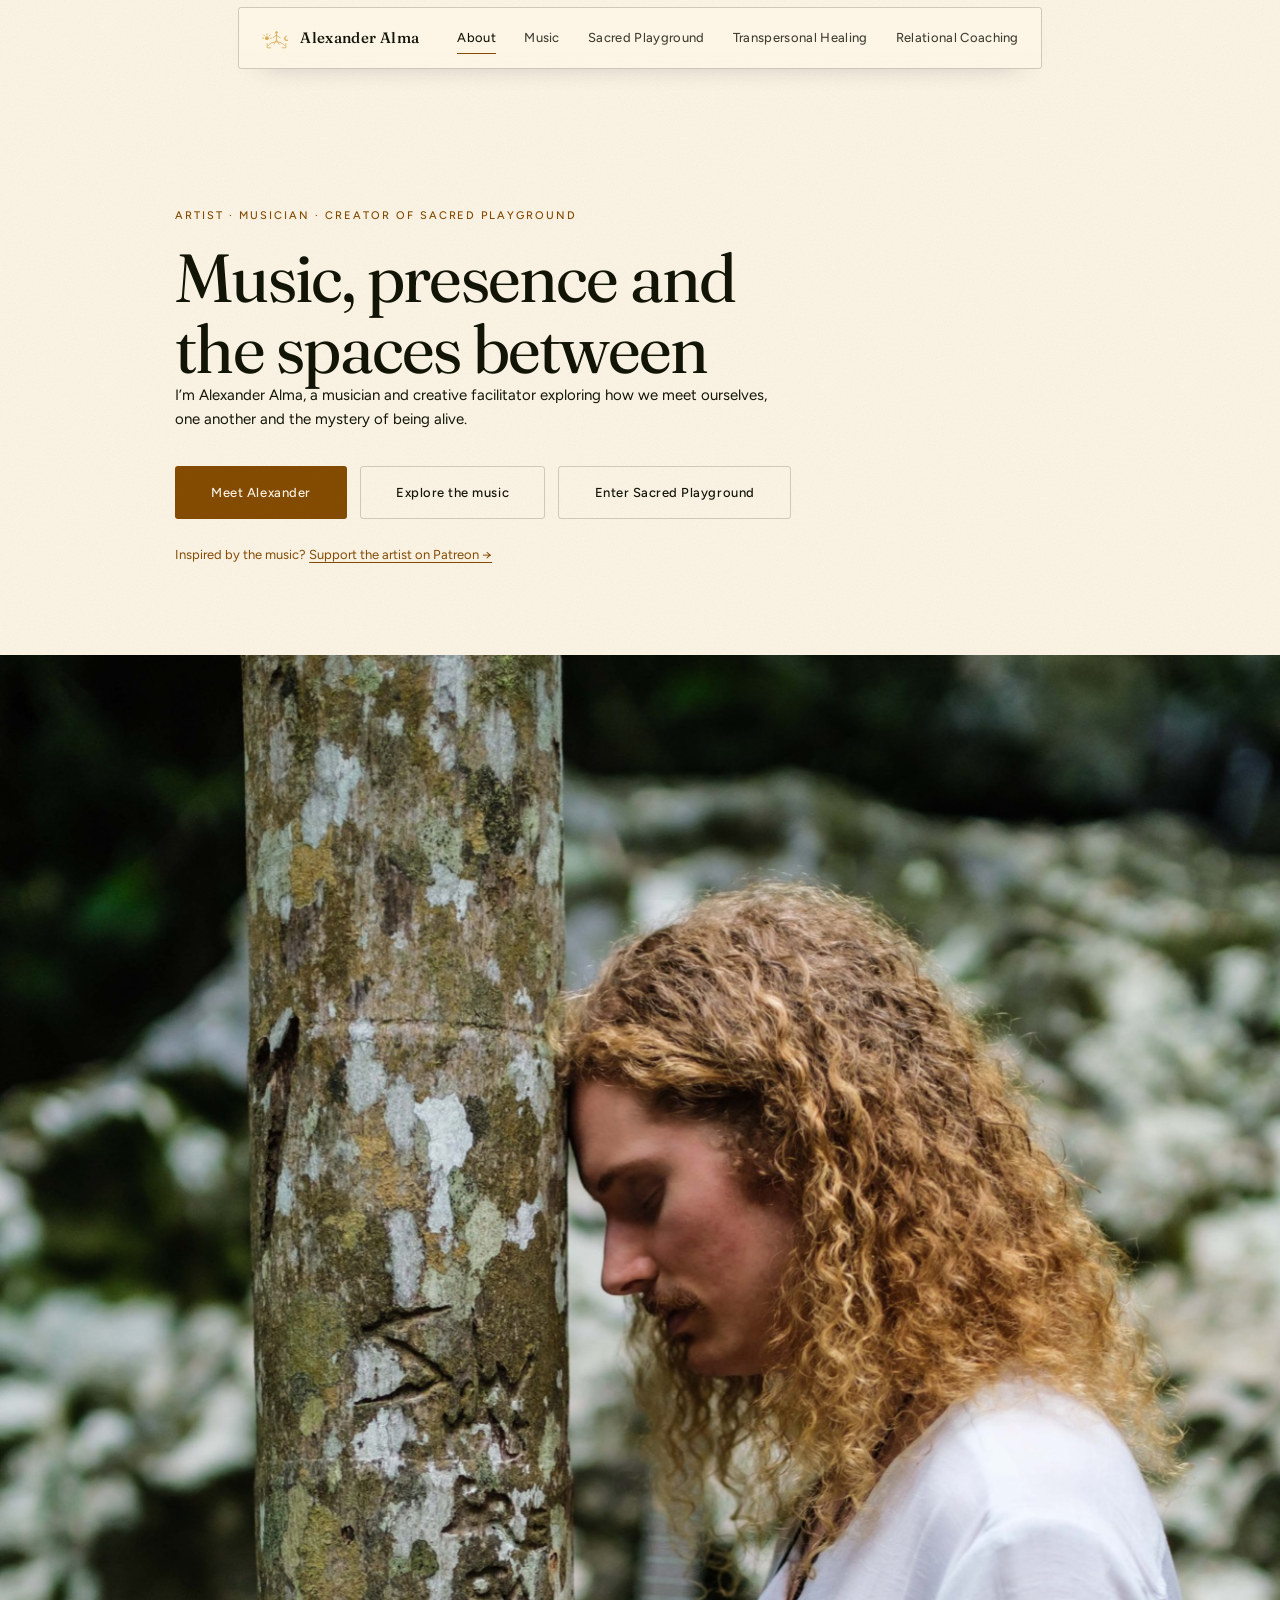
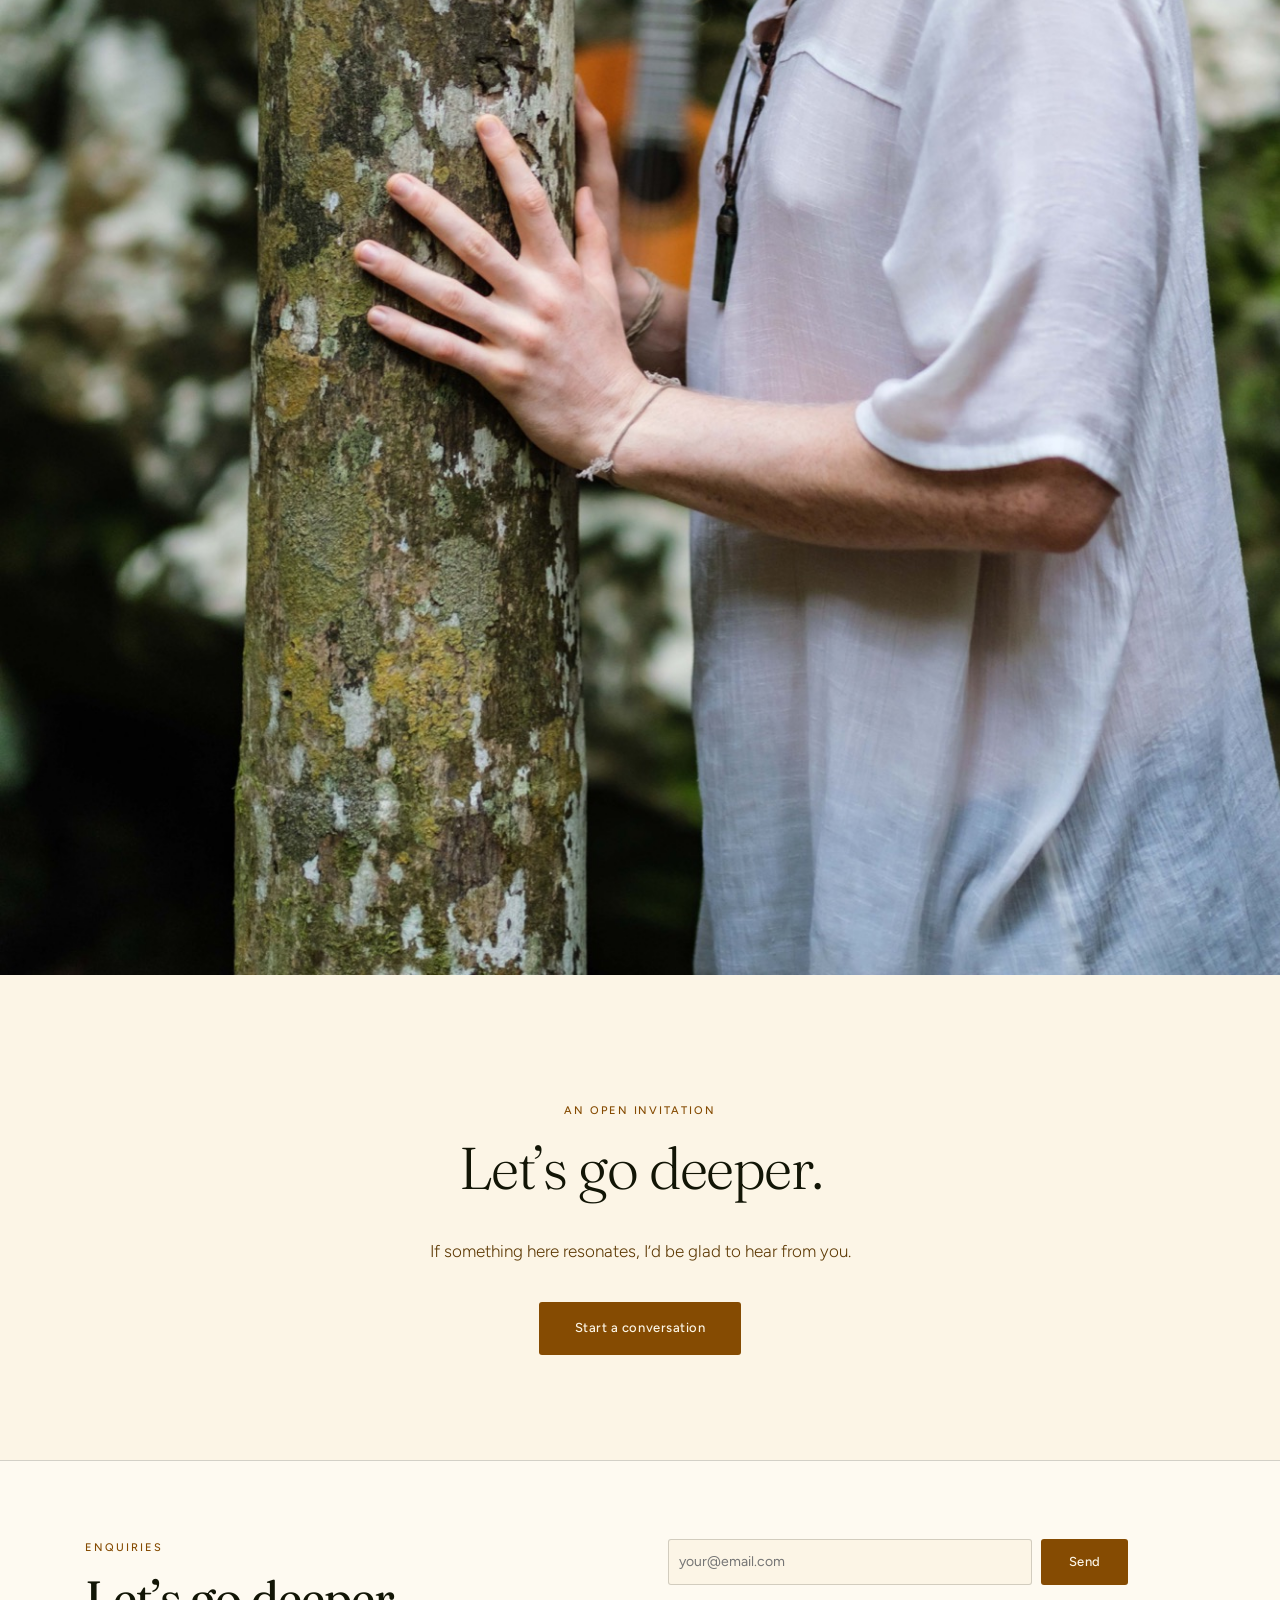
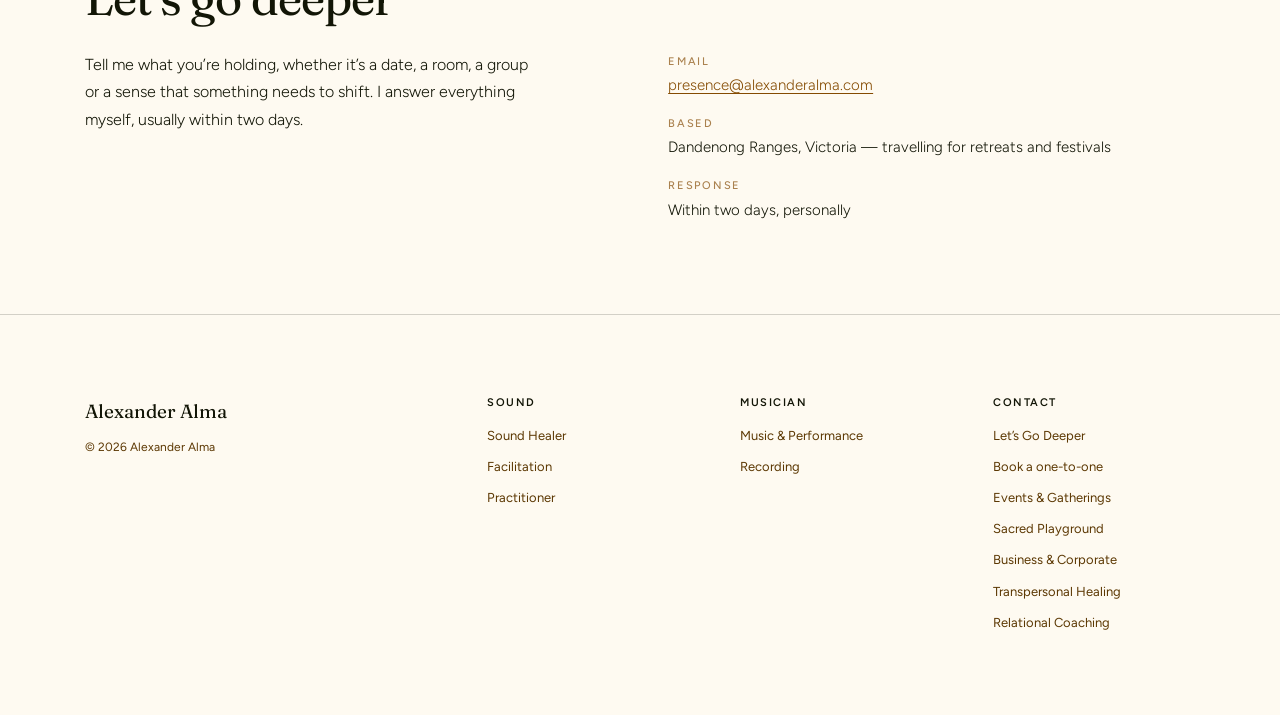
==== commit 16be458d: "Remove Music collaboration section and stale links" ====
--- a/about.html
+++ b/about.html
@@ -18,9 +18,9 @@
 <link rel="preconnect" href="https://fonts.googleapis.com">
 <link rel="preconnect" href="https://fonts.gstatic.com" crossorigin>
 <script>document.documentElement.classList.replace('no-js', 'js');</script>
-<link rel="stylesheet" href="css/organic.css?v=20261002o" />
-<link rel="stylesheet" href="css/palette.css?v=20261002o" />
-<link rel="stylesheet" href="css/site.css?v=20261002o" />
+<link rel="stylesheet" href="css/organic.css?v=20261006a" />
+<link rel="stylesheet" href="css/palette.css?v=20261006a" />
+<link rel="stylesheet" href="css/site.css?v=20261006b" />
 <script type="application/ld+json">
 {
   "@context": "https://schema.org",
@@ -99,11 +99,11 @@
       <div class="footer-signoff"><a class="footer-home" href="index.html">Alexander Alma</a><p>&copy; <span data-year>2026</span> Alexander Alma</p></div>
       <nav class="footer-groups" aria-label="Footer navigation">
         <div class="footer-group"><h2>Sound</h2><a href="sound-healer.html">Sound Healer</a><a href="facilitator.html">Facilitation</a><a href="practitioner.html">Practitioner</a></div>
-        <div class="footer-group"><h2>Musician</h2><a href="musician.html#performance">Music &amp; Performance</a><a href="musician.html#production">Production &amp; Collaboration</a><a href="musician.html#recording">Recording</a><a href="musician.html#discography">Discography</a></div>
+        <div class="footer-group"><h2>Musician</h2><a href="musician.html#listen">Music &amp; Performance</a><a href="musician.html#recording">Recording</a></div>
         <div class="footer-group"><h2>Contact</h2><a href="index.html#contact">Let’s Go Deeper</a><a href="https://cal.com/alexanderalma/90mins" data-cal-link="alexanderalma/90mins" rel="noopener">Book a one-to-one</a><a href="sacred-playground.html#events">Events &amp; Gatherings</a><a href="sacred-playground.html">Sacred Playground</a><a href="business.html">Business &amp; Corporate</a><a href="transpersonal-healing.html">Transpersonal Healing</a><a href="relational-coaching.html">Relational Coaching</a></div>
       </nav>
     </div></footer>
 </div>
-<script src="js/site.js?v=20261002o"></script>
+<script src="js/site.js?v=20261006a"></script>
 </body>
 </html>
--- a/css/organic.css
+++ b/css/organic.css
@@ -2,7 +2,7 @@
    Imported verbatim from Claude Design project "Organic"
    (497d94a3-b67d-41be-a3b4-94385fb7e7b3). This file is the source of truth
    for the system's look — retune tokens here, not in site.css. */
-@import url('https://fonts.googleapis.com/css2?family=Fraunces:opsz,wght@9..144,300..600&family=Figtree:wght@300;400;500;600&display=swap');
+@import url('https://fonts.googleapis.com/css2?family=Fraunces:opsz,wght@9..144,300..600&family=Cinzel:wght@400;500;600&family=Figtree:wght@300;400;500;600&display=swap');
 
 :root {
   /* ── Palette, sampled from the hero photograph ─────────────────────────
--- a/css/site.css
+++ b/css/site.css
@@ -999,9 +999,36 @@
 @media(max-width:700px){.photo-stage-copy{padding:24px}.lantern-glow{width:32px;height:32px;margin:-16px 0 0 -16px}}
 .music-page .media-frame:has(img),.playground-page .media-frame:has(img) {aspect-ratio:auto;height:auto}
 .music-page .media-frame:has(img) img,.playground-page .media-frame:has(img) img {height:auto;object-fit:contain}
-.music-video-stage {height:clamp(420px,48vw,760px); background:#211907 url('../img/october-2026/forest-guitar.jpg') center/cover no-repeat}
-.music-video-stage .music-backdrop-video {grid-area:stage;display:block;width:auto;height:80%;max-width:calc(100% - 48px);justify-self:center;align-self:center;object-fit:contain;object-position:center;background:#050505;border:5px solid #050505;box-sizing:content-box}
+.music-video-stage {height:clamp(560px,84vh,980px); background:#211907 url('../img/october-2026/forest-guitar.jpg') center/cover no-repeat}
+.music-video-stage .music-backdrop-video {grid-area:stage;display:block;width:auto;height:100%;max-width:100%;max-height:100%;justify-self:center;align-self:center;object-fit:contain;object-position:center;background:#050505;border:0;box-sizing:border-box}
 .music-video-stage .video-poster {grid-area:stage;width:100%;height:100%;object-fit:cover;object-position:center}
-.music-video-stage::after {background:linear-gradient(0deg,rgba(14,17,10,.62),rgba(14,17,10,.16) 42%,rgba(14,17,10,.04) 74%)}
-@media(max-width:700px){.music-video-stage{height:clamp(460px,125vw,700px)}}
+.music-video-stage::after {background:transparent}
+@media(max-width:700px){.music-video-stage{height:clamp(440px,74vh,720px)}}
 @media(prefers-reduced-motion:reduce){.music-backdrop-video{display:none}}
+.music-video-embed {width:100%;aspect-ratio:16 / 9;overflow:hidden;background:#120f09}
+.music-video-embed iframe {display:block;width:100%;height:100%;border:0}
+.sound-healing-short {padding-block:clamp(48px,8vw,96px)}
+.music-short-embed {width:min(100%,420px);aspect-ratio:9 / 16;margin:24px auto 0}
+.music-description {max-width:68ch}
+.ceremony-uses {display:flex;flex-wrap:wrap;gap:10px 28px;margin:22px 0 0;padding:0;list-style:none;color:var(--color-accent-700);font-size:clamp(15px,1.4vw,18px)}
+.ceremony-uses li {border-bottom:1px solid var(--color-divider);padding:0 0 6px}
+
+/* The home name emerges over the forest as the first page loads. */
+.hero-wordmark {
+  position:absolute; z-index:1; inset:clamp(120px,19vh,190px) 20px auto;
+  margin:0; text-align:center; color:#f8f0dc;
+  font-family:"Cinzel", "Iowan Old Style", Georgia, serif;
+  font-size:clamp(38px,8.2vw,112px); font-weight:500;
+  letter-spacing:.065em; line-height:1.05;
+  text-shadow:0 2px 28px rgba(0,0,0,.68),0 0 72px rgba(0,0,0,.38);
+  opacity:0; clip-path:inset(48% 0 48%); filter:blur(8px);
+  animation:wordmark-emerge 1.8s cubic-bezier(.2,.7,.25,1) .25s forwards;
+}
+@keyframes wordmark-emerge {
+  0% {opacity:0;clip-path:inset(48% 0 48%);filter:blur(8px);transform:translateY(12px) scale(.985)}
+  65% {opacity:1;clip-path:inset(0);filter:blur(0);transform:translateY(0) scale(1)}
+  100% {opacity:1;clip-path:inset(0);filter:blur(0);transform:none}
+}
+.service-hero {min-height:min(82vh,900px);}
+.service-hero .photo-stage-copy h1 {font-family:"Cinzel","Iowan Old Style",Georgia,serif;font-size:clamp(38px,6vw,74px);font-weight:500;line-height:1.04;letter-spacing:.015em;margin:.2em 0}
+@media(prefers-reduced-motion:reduce){.hero-wordmark{opacity:1;clip-path:none;filter:none;animation:none}}
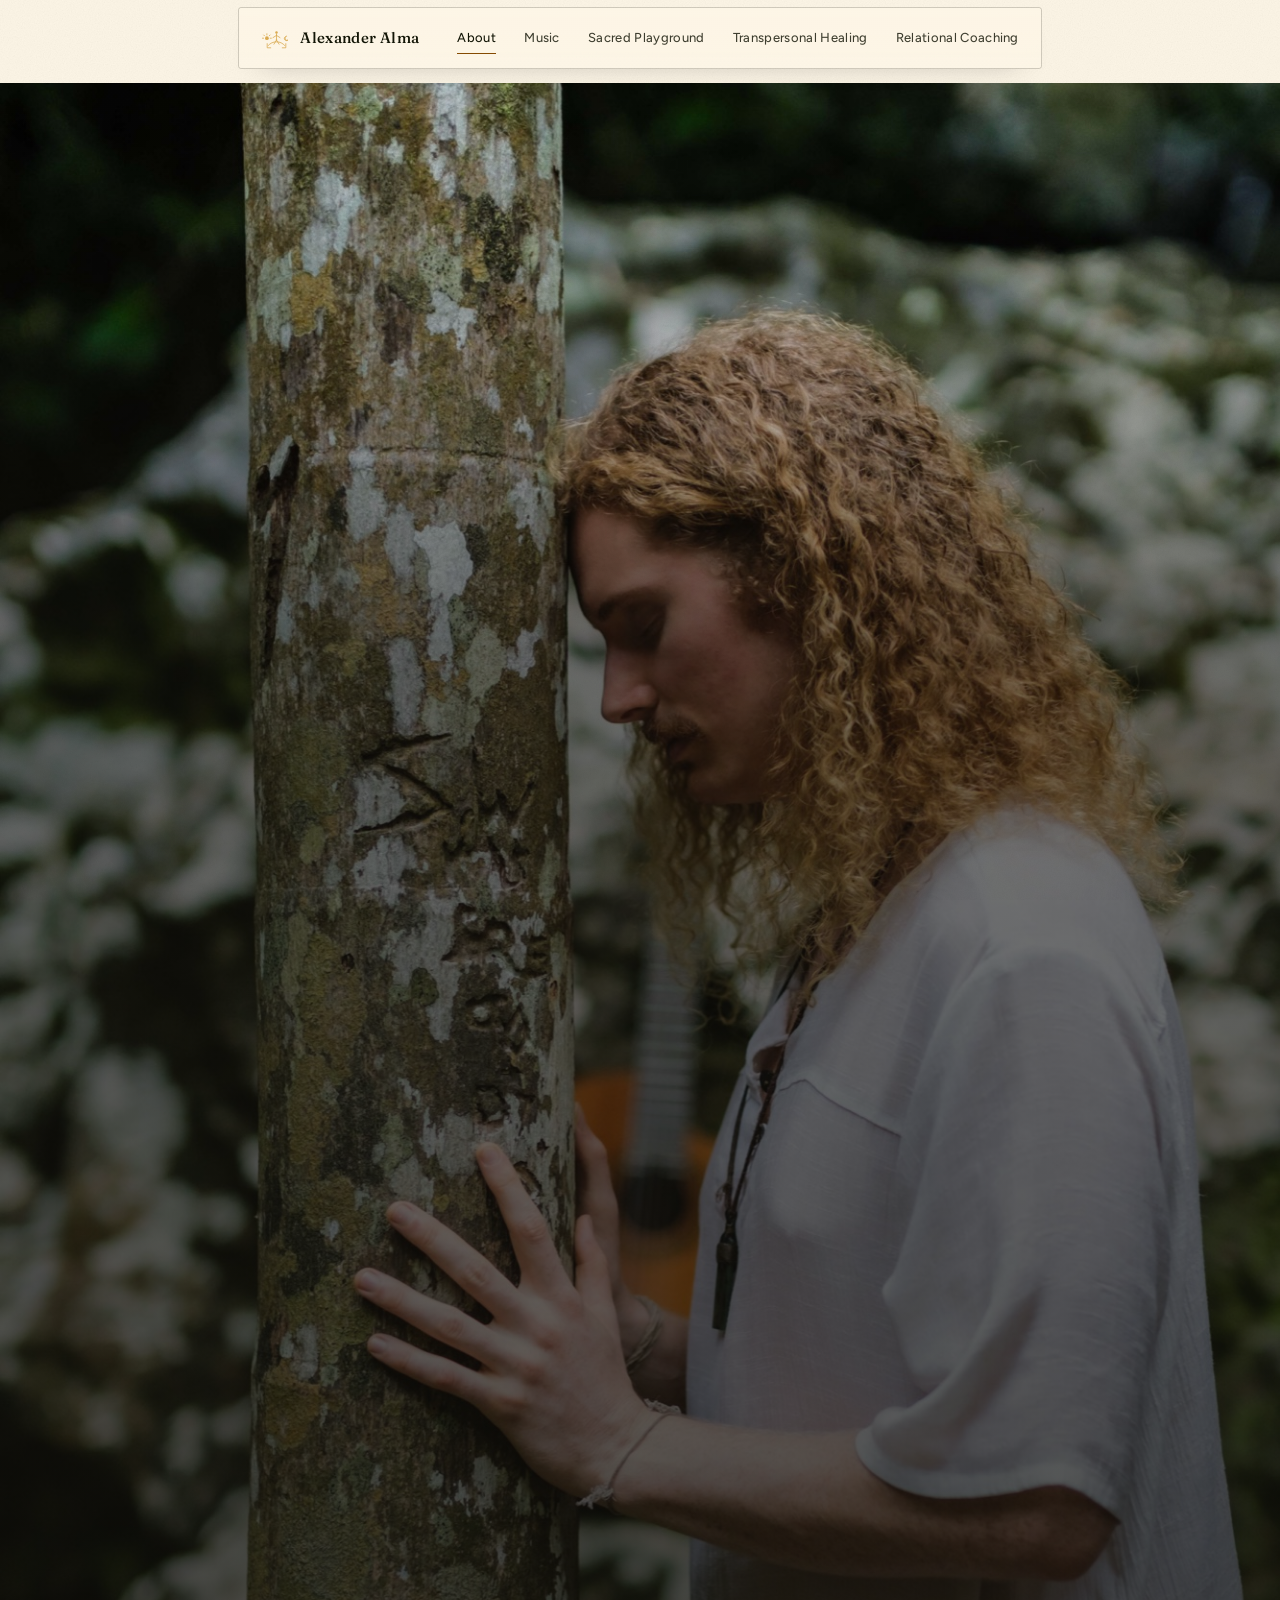
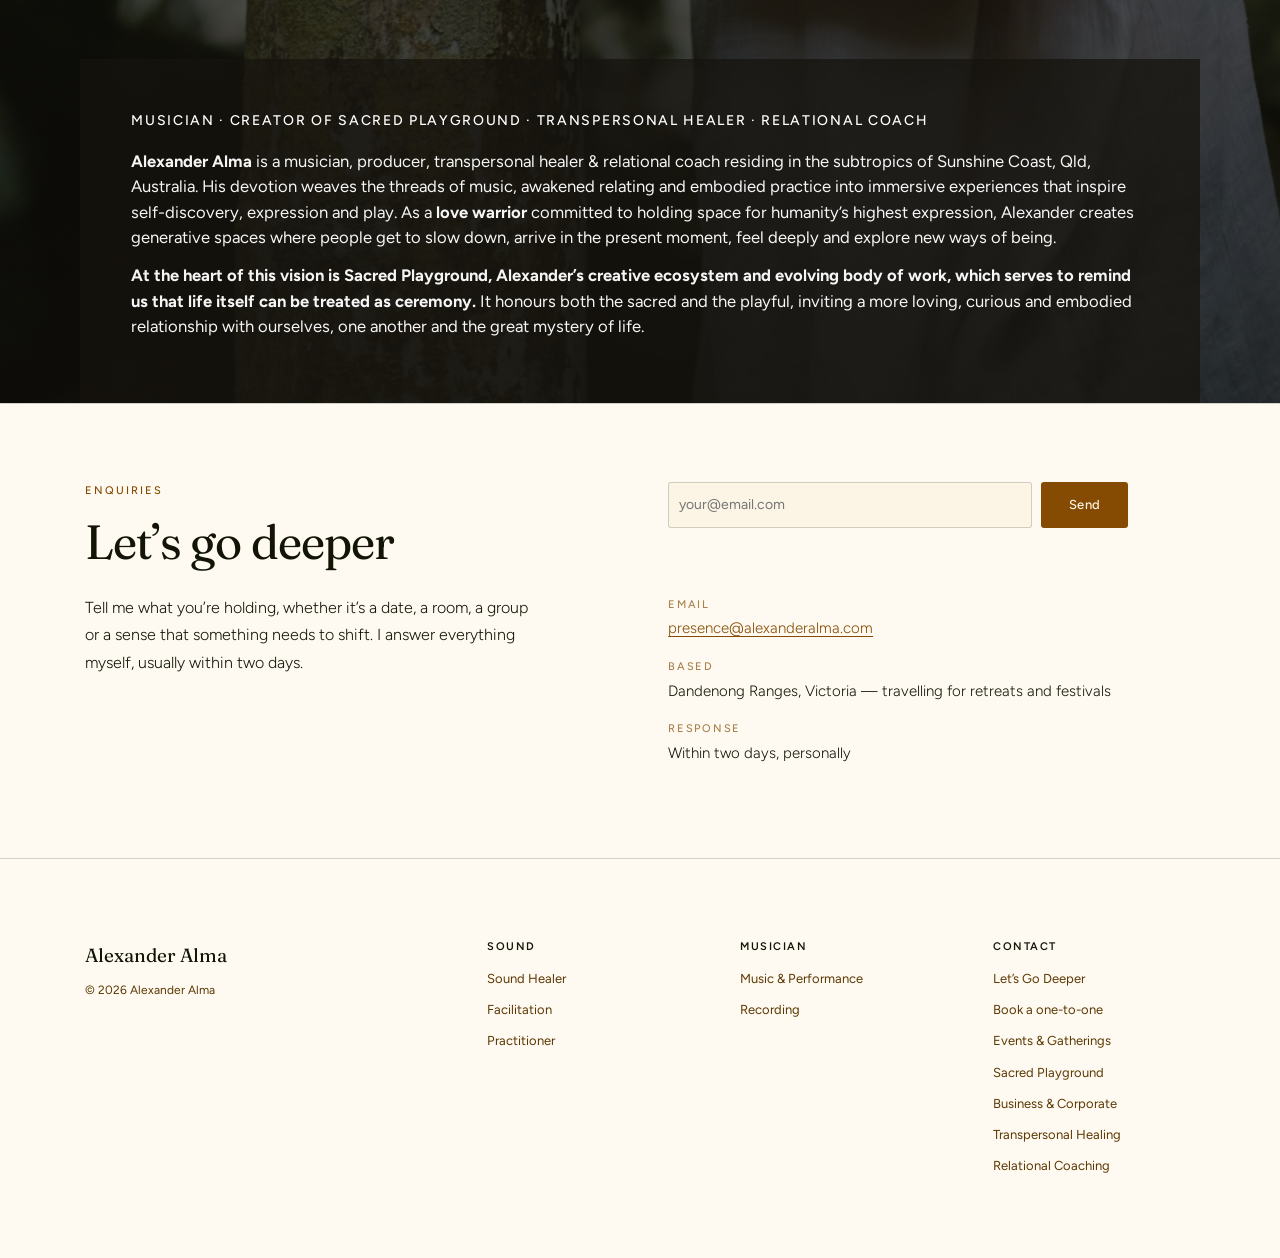
==== commit 4bc5c14e: "Place Alexander biography over About portrait" ====
--- a/about.html
+++ b/about.html
@@ -3,8 +3,8 @@
 <head>
 <meta charset="utf-8">
 <meta name="viewport" content="width=device-width, initial-scale=1">
-<title>About Alexander Alma | Artist &amp; Musician</title>
-<meta name="description" content="Alexander is an artist, musician and sound healer. Sound baths with gongs and singing bowls, live acoustic music, and nature-rooted facilitation for retreats, festivals and organisations." />
+<title>About Alexander Alma | Musician, Healer &amp; Relational Coach</title>
+<meta name="description" content="Alexander Alma is a musician, producer, transpersonal healer and relational coach weaving music, awakened relating and embodied practice into immersive experiences." />
 <meta name="keywords" content="sound healer, sound bath, gong bath, singing bowls, musician, live acoustic music, nature spirituality, retreat facilitator, breathwork, meditation, ceremony" />
 <link rel="canonical" href="https://alexanderalma.com/about.html" />
 <meta name="theme-color" content="#f0c872" />
@@ -12,7 +12,7 @@
 <meta property="og:site_name" content="Alexander Alma" />
 <meta property="og:url" content="https://alexanderalma.com/about.html" />
 <meta property="og:title" content="About Alexander Alma" />
-<meta property="og:description" content="Sound baths, live music and nature-rooted facilitation." />
+<meta property="og:description" content="Musician, creator of Sacred Playground, transpersonal healer and relational coach." />
 <meta property="og:image" content="https://alexanderalma.com/assets/img/alexander-rainforest-1200.jpg" />
 <meta name="twitter:card" content="summary_large_image" />
 <link rel="preconnect" href="https://fonts.googleapis.com">
@@ -26,8 +26,8 @@
   "@context": "https://schema.org",
   "@type": "Person",
   "name": "Alexander Alma",
-  "jobTitle": ["Artist", "Musician", "Sound Healer", "Facilitator"],
-  "description": "Alexander Alma is a World-Bridger, orchestrating sonic tapestries that evoke a deeper connection to what is most sacred. Musician, sound healer, mentor and facilitator.",
+  "jobTitle": ["Musician", "Producer", "Transpersonal Healer", "Relational Coach"],
+  "description": "Alexander Alma is a musician, producer, transpersonal healer and relational coach. His devotion weaves music, awakened relating and embodied practice into immersive experiences for self-discovery, expression and play.",
   "email": "mailto:presence@alexanderalma.com",
   "url": "https://alexanderalma.com/",
   "image": "https://alexanderalma.com/assets/img/alexander-rainforest-1200.jpg",
@@ -48,30 +48,22 @@
   </ul></div></div>
  </nav></header>
   <main id="main">
-    <section class="wrap-md page-open about-opening">
-      <span class="eyebrow">Artist · Musician · Creator of Sacred Playground</span>
-      <h1 class="page-statement">Music, presence and the spaces between</h1>
-      <p class="prose-lead">I’m Alexander Alma, a musician and creative facilitator exploring how we meet ourselves, one another and the mystery of being alive.</p>
-      <div class="actions">
-        <a class="btn btn-primary btn-lg" href="#about-story">Meet Alexander</a>
-        <a class="btn btn-secondary btn-lg" href="musician.html">Explore the music</a>
-        <a class="btn btn-secondary btn-lg" href="sacred-playground.html">Enter Sacred Playground</a>
-      </div>
-      <p class="about-note">Inspired by the music? <a href="https://www.patreon.com/profile/creators?u=227957515" rel="noopener">Support the artist on Patreon&nbsp;&rarr;</a></p>
-    </section>
-
-
     <!-- Alexander’s profile and story. -->
     <section id="about-story" data-tone="light" class="about-photo-story">
       <figure class="photo-stage about-photo-stage">
         <img src="assets/img/october-2026/profile-about.jpg" width="1333" height="2000" loading="lazy" decoding="async" alt="Alexander in profile, with his head and hands resting against a rainforest tree." />
+        <figcaption class="photo-stage-copy about-bio-copy">
+          <span class="eyebrow">Musician · Creator of Sacred Playground · Transpersonal Healer · Relational Coach</span>
+          <h1 class="visually-hidden">About Alexander Alma</h1>
+          <p><strong>Alexander Alma</strong> is a musician, producer, transpersonal healer &amp; relational coach residing in the subtropics of Sunshine Coast, Qld, Australia. His devotion weaves the threads of music, awakened relating and embodied practice into immersive experiences that inspire self-discovery, expression and play. As a <strong>love warrior</strong> committed to holding space for humanity’s highest expression, Alexander creates generative spaces where people get to slow down, arrive in the present moment, feel deeply and explore new ways of being.</p>
+          <p><strong>At the heart of this vision is Sacred Playground, Alexander’s creative ecosystem and evolving body of work, which serves to remind us that life itself can be treated as ceremony.</strong> It honours both the sacred and the playful, inviting a more loving, curious and embodied relationship with ourselves, one another and the great mystery of life.</p>
+        </figcaption>
       </figure>
     </section>
   </main>
 
 
 
-  <section class="final-invitation"><div class="wrap-sm"><span class="eyebrow">An open invitation</span><h2 class="statement">Let’s go deeper.</h2><p class="statement-follow">If something here resonates, I’d be glad to hear from you.</p><div class="actions"><a class="btn btn-primary btn-lg" href="#contact">Start a conversation</a></div></div></section>
   <section id="contact" class="contact">
     <div class="contact-grid">
       <div>
--- a/css/site.css
+++ b/css/site.css
@@ -987,7 +987,10 @@
 .photo-stage-copy p {max-width:54ch;font-size:clamp(16px,1.7vw,21px);line-height:1.55;color:rgba(255,255,255,.94)}
 .photo-stage-copy .eyebrow {color:#fff}
 .about-photo-stage>img {object-position:center top}
-.about-photo-stage::after {content:none}
+.about-photo-stage::after {content:"";background:linear-gradient(0deg,rgba(15,14,10,.78),rgba(15,14,10,.54) 72%,transparent)}
+.about-bio-copy {width:min(100%,1120px);padding:clamp(22px,4vw,58px);background:rgba(22,19,14,.74);text-shadow:none}
+.about-bio-copy p {max-width:100ch;font-size:clamp(14px,1.3vw,17px);line-height:1.52;color:rgba(255,255,255,.96);text-shadow:none}
+.about-bio-copy .eyebrow {font-size:clamp(11px,1.1vw,14px);line-height:1.5;letter-spacing:.12em}
 .music-page .media-feature .media-frame,.playground-page .media-feature .media-frame {aspect-ratio:auto}
 .music-page .media-feature .media-frame img,.playground-page .media-feature .media-frame img {height:auto;object-fit:contain}
 .music-page .media-feature figcaption,.playground-page .media-feature figcaption {position:static}
@@ -1007,9 +1010,9 @@
 @media(prefers-reduced-motion:reduce){.music-backdrop-video{display:none}}
 .music-video-embed {width:100%;aspect-ratio:16 / 9;overflow:hidden;background:#120f09}
 .music-video-embed iframe {display:block;width:100%;height:100%;border:0}
-.sound-healing-short {padding-block:clamp(48px,8vw,96px)}
+.music-short-feature {padding-top:clamp(48px,8vw,96px)}
 .music-short-embed {width:min(100%,420px);aspect-ratio:9 / 16;margin:24px auto 0}
-.music-description {max-width:68ch}
+.music-description {max-width:68ch;color:#211b14;text-shadow:none}
 .ceremony-uses {display:flex;flex-wrap:wrap;gap:10px 28px;margin:22px 0 0;padding:0;list-style:none;color:var(--color-accent-700);font-size:clamp(15px,1.4vw,18px)}
 .ceremony-uses li {border-bottom:1px solid var(--color-divider);padding:0 0 6px}
 
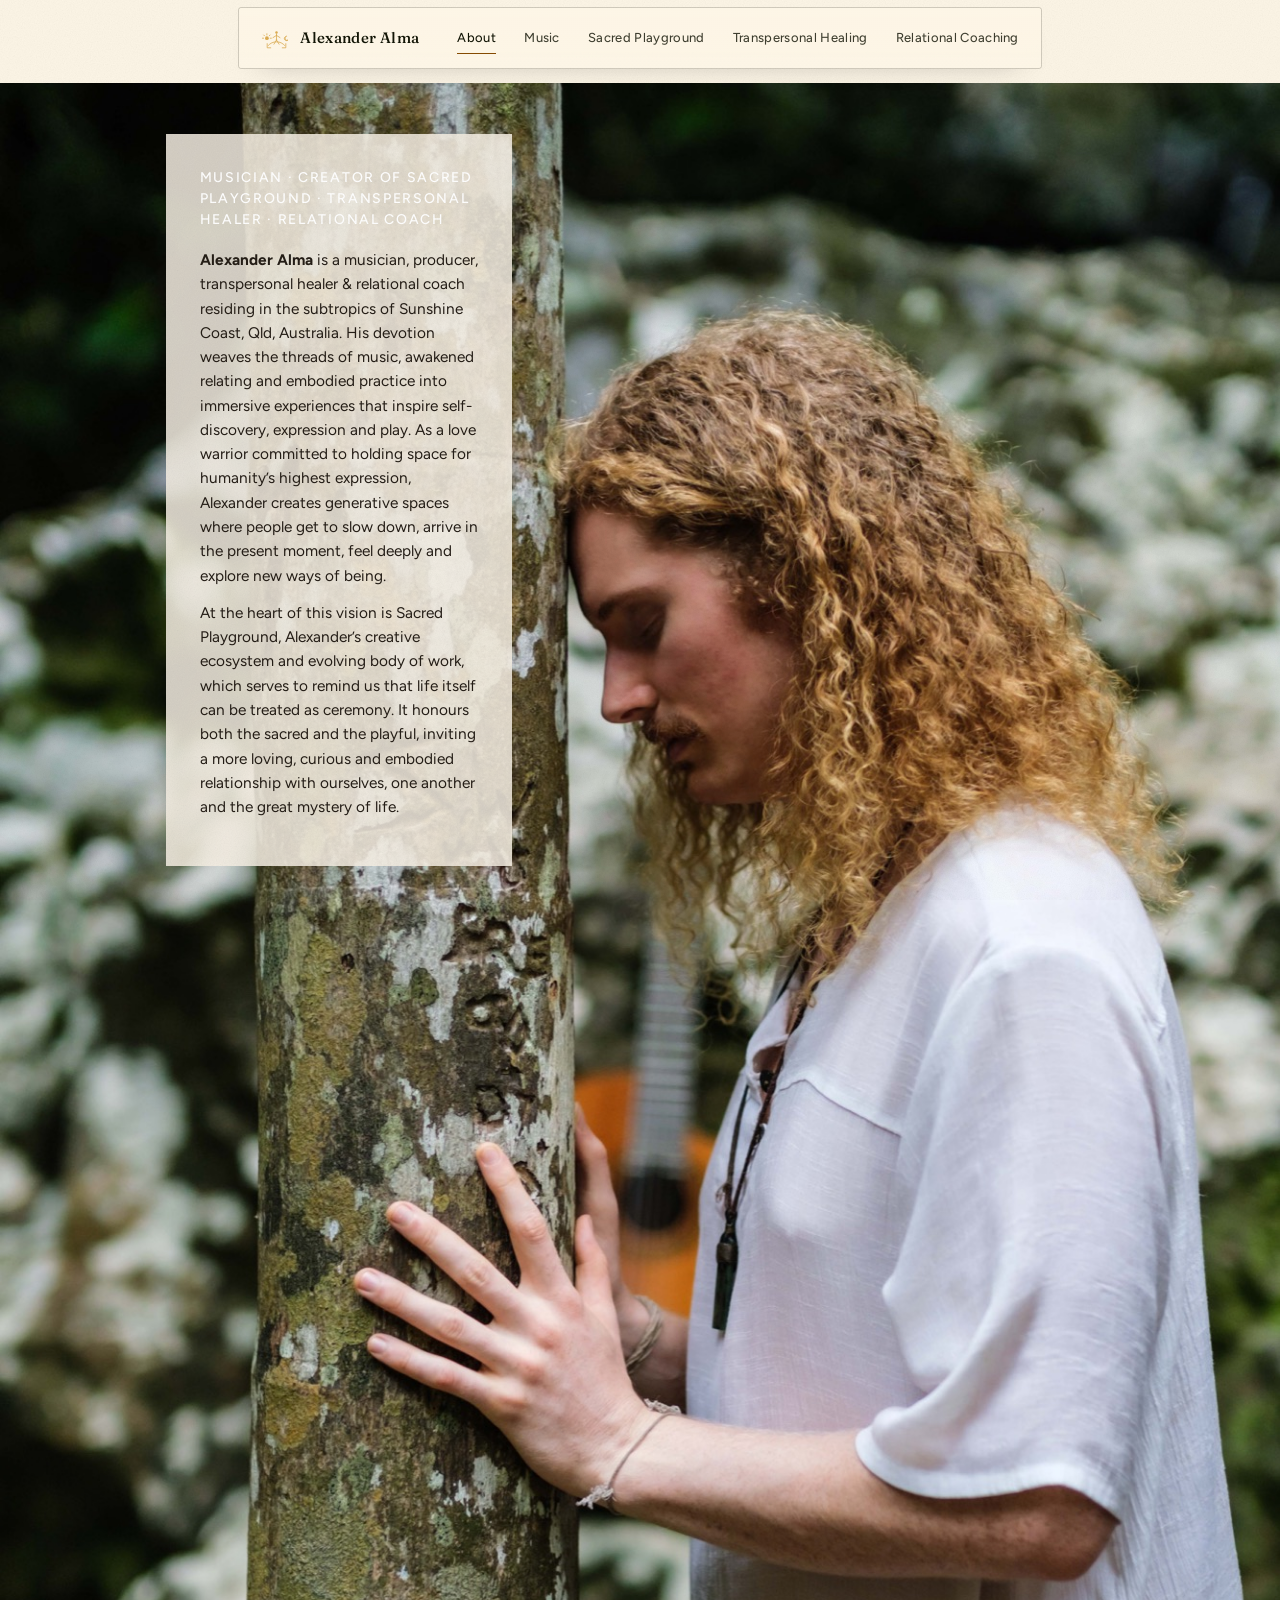
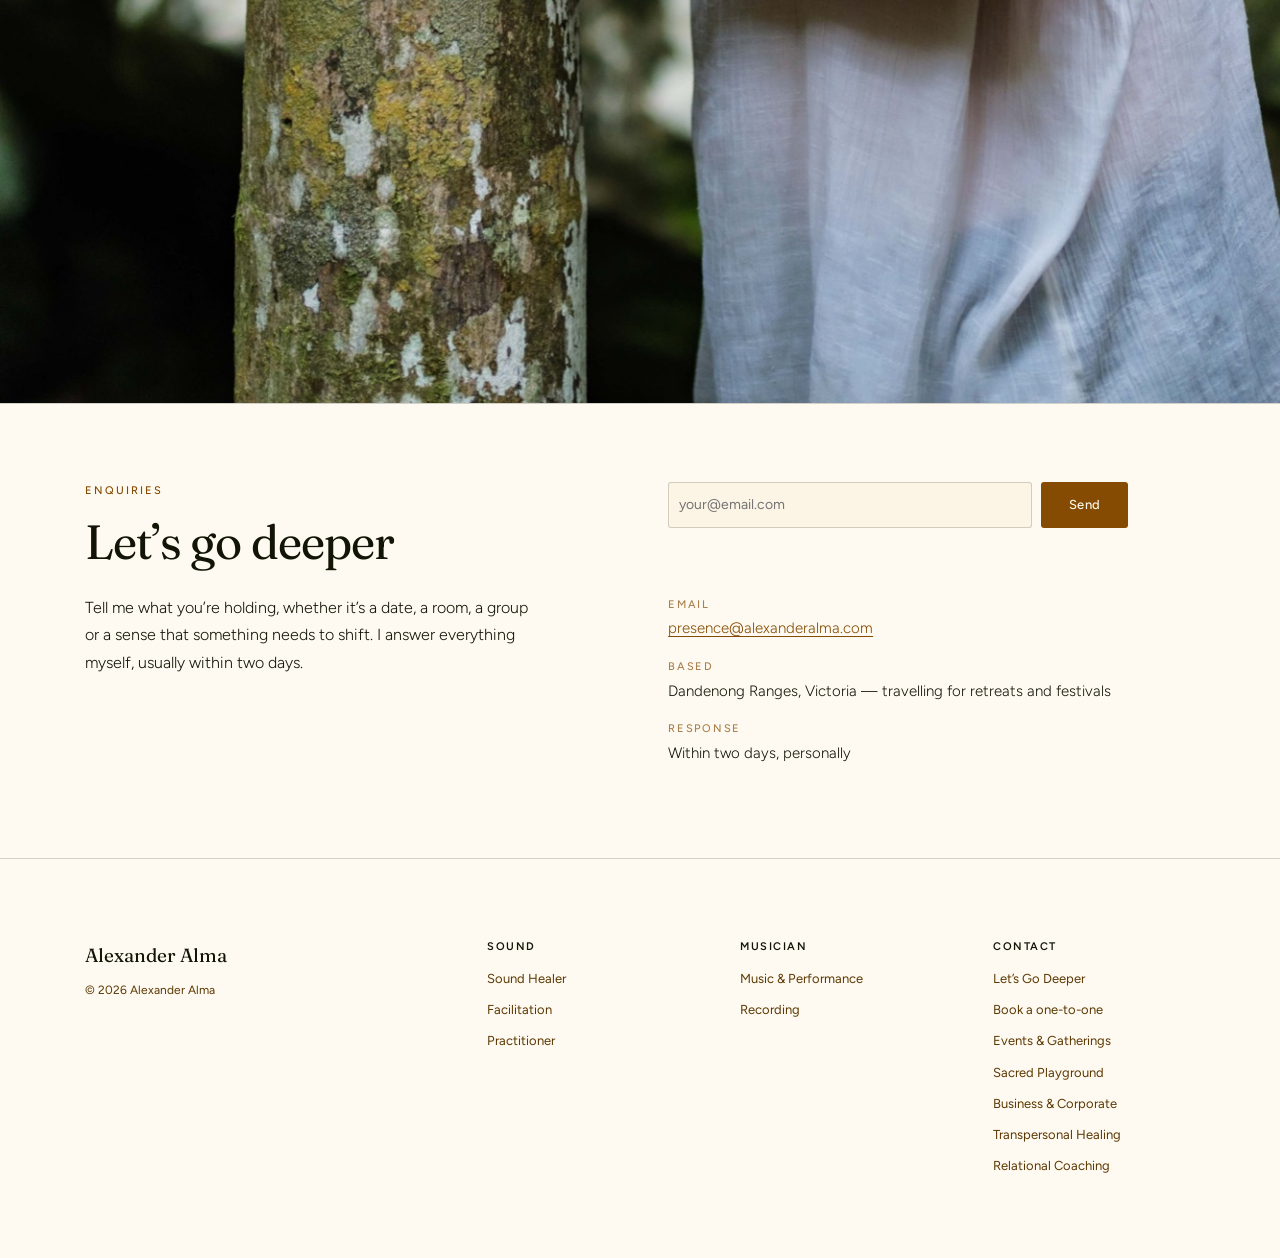
==== commit dcd55f9a: "Restyle About biography over tree trunk" ====
--- a/about.html
+++ b/about.html
@@ -55,8 +55,8 @@
         <figcaption class="photo-stage-copy about-bio-copy">
           <span class="eyebrow">Musician · Creator of Sacred Playground · Transpersonal Healer · Relational Coach</span>
           <h1 class="visually-hidden">About Alexander Alma</h1>
-          <p><strong>Alexander Alma</strong> is a musician, producer, transpersonal healer &amp; relational coach residing in the subtropics of Sunshine Coast, Qld, Australia. His devotion weaves the threads of music, awakened relating and embodied practice into immersive experiences that inspire self-discovery, expression and play. As a <strong>love warrior</strong> committed to holding space for humanity’s highest expression, Alexander creates generative spaces where people get to slow down, arrive in the present moment, feel deeply and explore new ways of being.</p>
-          <p><strong>At the heart of this vision is Sacred Playground, Alexander’s creative ecosystem and evolving body of work, which serves to remind us that life itself can be treated as ceremony.</strong> It honours both the sacred and the playful, inviting a more loving, curious and embodied relationship with ourselves, one another and the great mystery of life.</p>
+          <p><strong>Alexander Alma</strong> is a musician, producer, transpersonal healer &amp; relational coach residing in the subtropics of Sunshine Coast, Qld, Australia. His devotion weaves the threads of music, awakened relating and embodied practice into immersive experiences that inspire self-discovery, expression and play. As a love warrior committed to holding space for humanity’s highest expression, Alexander creates generative spaces where people get to slow down, arrive in the present moment, feel deeply and explore new ways of being.</p>
+          <p>At the heart of this vision is Sacred Playground, Alexander’s creative ecosystem and evolving body of work, which serves to remind us that life itself can be treated as ceremony. It honours both the sacred and the playful, inviting a more loving, curious and embodied relationship with ourselves, one another and the great mystery of life.</p>
         </figcaption>
       </figure>
     </section>
--- a/css/site.css
+++ b/css/site.css
@@ -987,9 +987,9 @@
 .photo-stage-copy p {max-width:54ch;font-size:clamp(16px,1.7vw,21px);line-height:1.55;color:rgba(255,255,255,.94)}
 .photo-stage-copy .eyebrow {color:#fff}
 .about-photo-stage>img {object-position:center top}
-.about-photo-stage::after {content:"";background:linear-gradient(0deg,rgba(15,14,10,.78),rgba(15,14,10,.54) 72%,transparent)}
-.about-bio-copy {width:min(100%,1120px);padding:clamp(22px,4vw,58px);background:rgba(22,19,14,.74);text-shadow:none}
-.about-bio-copy p {max-width:100ch;font-size:clamp(14px,1.3vw,17px);line-height:1.52;color:rgba(255,255,255,.96);text-shadow:none}
+.about-photo-stage::after {content:none}
+.about-bio-copy {align-self:start;justify-self:start;width:min(27%,420px);margin:clamp(24px,4vw,72px) 0 0 13vw;padding:clamp(20px,2.6vw,38px);background:rgba(246,239,228,.86);color:#241d16;text-shadow:none}
+.about-bio-copy p {max-width:none;font-size:clamp(14px,1.2vw,16px);line-height:1.58;color:#241d16;text-shadow:none}
 .about-bio-copy .eyebrow {font-size:clamp(11px,1.1vw,14px);line-height:1.5;letter-spacing:.12em}
 .music-page .media-feature .media-frame,.playground-page .media-feature .media-frame {aspect-ratio:auto}
 .music-page .media-feature .media-frame img,.playground-page .media-feature .media-frame img {height:auto;object-fit:contain}
@@ -999,7 +999,7 @@
 .music-page .editorial-split .media-frame img,.playground-page .editorial-split .media-frame img {height:auto;object-fit:contain}
 .music-page .editorial-split .prose,.playground-page .editorial-split .prose {max-width:760px;margin:0 auto;padding:clamp(28px,5vw,64px) clamp(22px,5vw,64px)}
 .about-photo-story {margin-inline:0}
-@media(max-width:700px){.photo-stage-copy{padding:24px}.lantern-glow{width:32px;height:32px;margin:-16px 0 0 -16px}}
+@media(max-width:700px){.photo-stage-copy{padding:24px}.about-bio-copy{width:min(46%,280px);margin:12px 0 0 2vw;padding:12px;background:rgba(246,239,228,.88)}.about-bio-copy p{font-size:11px;line-height:1.3}.about-bio-copy .eyebrow{font-size:9px;line-height:1.3;letter-spacing:.07em}.lantern-glow{width:32px;height:32px;margin:-16px 0 0 -16px}}
 .music-page .media-frame:has(img),.playground-page .media-frame:has(img) {aspect-ratio:auto;height:auto}
 .music-page .media-frame:has(img) img,.playground-page .media-frame:has(img) img {height:auto;object-fit:contain}
 .music-video-stage {height:clamp(560px,84vh,980px); background:#211907 url('../img/october-2026/forest-guitar.jpg') center/cover no-repeat}
@@ -1010,7 +1010,7 @@
 @media(prefers-reduced-motion:reduce){.music-backdrop-video{display:none}}
 .music-video-embed {width:100%;aspect-ratio:16 / 9;overflow:hidden;background:#120f09}
 .music-video-embed iframe {display:block;width:100%;height:100%;border:0}
-.music-short-feature {padding-top:clamp(48px,8vw,96px)}
+.sound-healing-short {padding-block:clamp(48px,8vw,96px)}
 .music-short-embed {width:min(100%,420px);aspect-ratio:9 / 16;margin:24px auto 0}
 .music-description {max-width:68ch;color:#211b14;text-shadow:none}
 .ceremony-uses {display:flex;flex-wrap:wrap;gap:10px 28px;margin:22px 0 0;padding:0;list-style:none;color:var(--color-accent-700);font-size:clamp(15px,1.4vw,18px)}
@@ -1020,9 +1020,9 @@
 .hero-wordmark {
   position:absolute; z-index:1; inset:clamp(120px,19vh,190px) 20px auto;
   margin:0; text-align:center; color:#f8f0dc;
-  font-family:"Cinzel", "Iowan Old Style", Georgia, serif;
-  font-size:clamp(38px,8.2vw,112px); font-weight:500;
-  letter-spacing:.065em; line-height:1.05;
+  font-family:"Allura", cursive;
+  font-size:clamp(60px,11vw,148px); font-weight:400;
+  letter-spacing:0; line-height:1.05; text-transform:none;
   text-shadow:0 2px 28px rgba(0,0,0,.68),0 0 72px rgba(0,0,0,.38);
   opacity:0; clip-path:inset(48% 0 48%); filter:blur(8px);
   animation:wordmark-emerge 1.8s cubic-bezier(.2,.7,.25,1) .25s forwards;
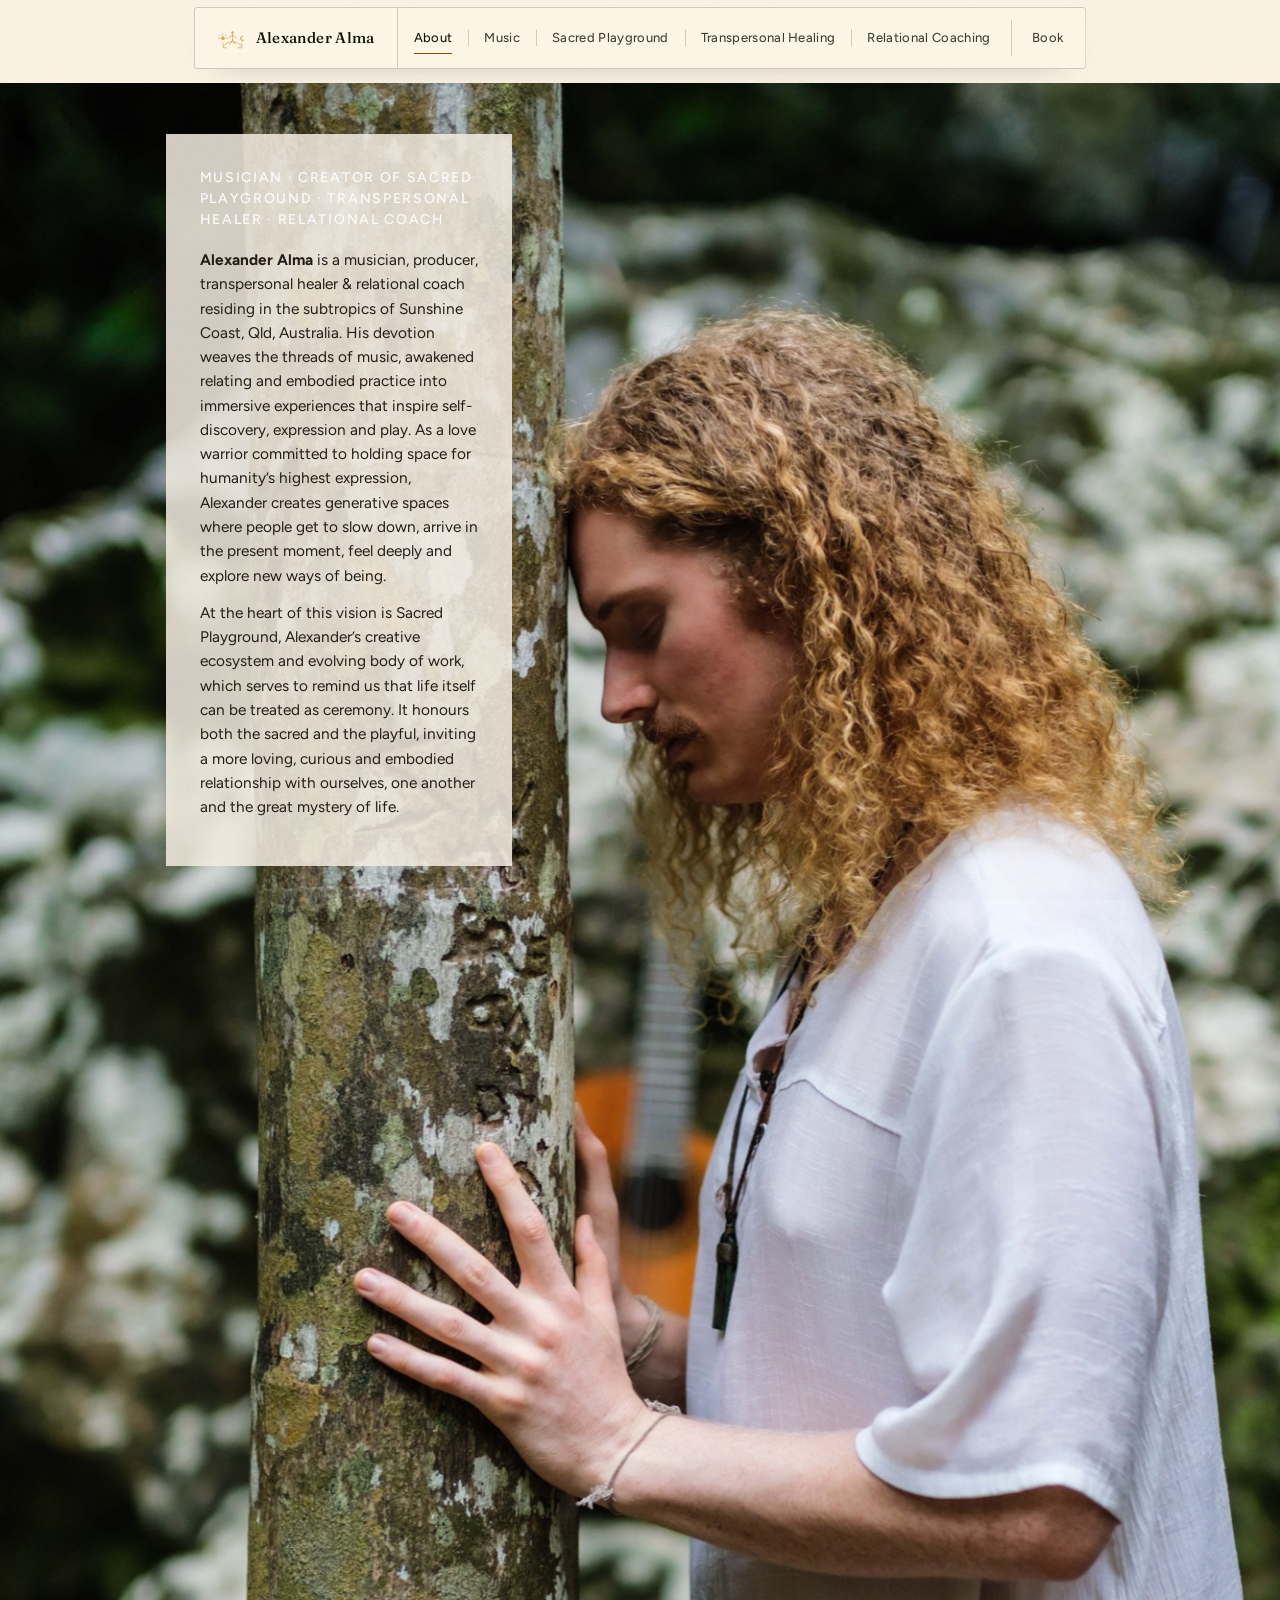
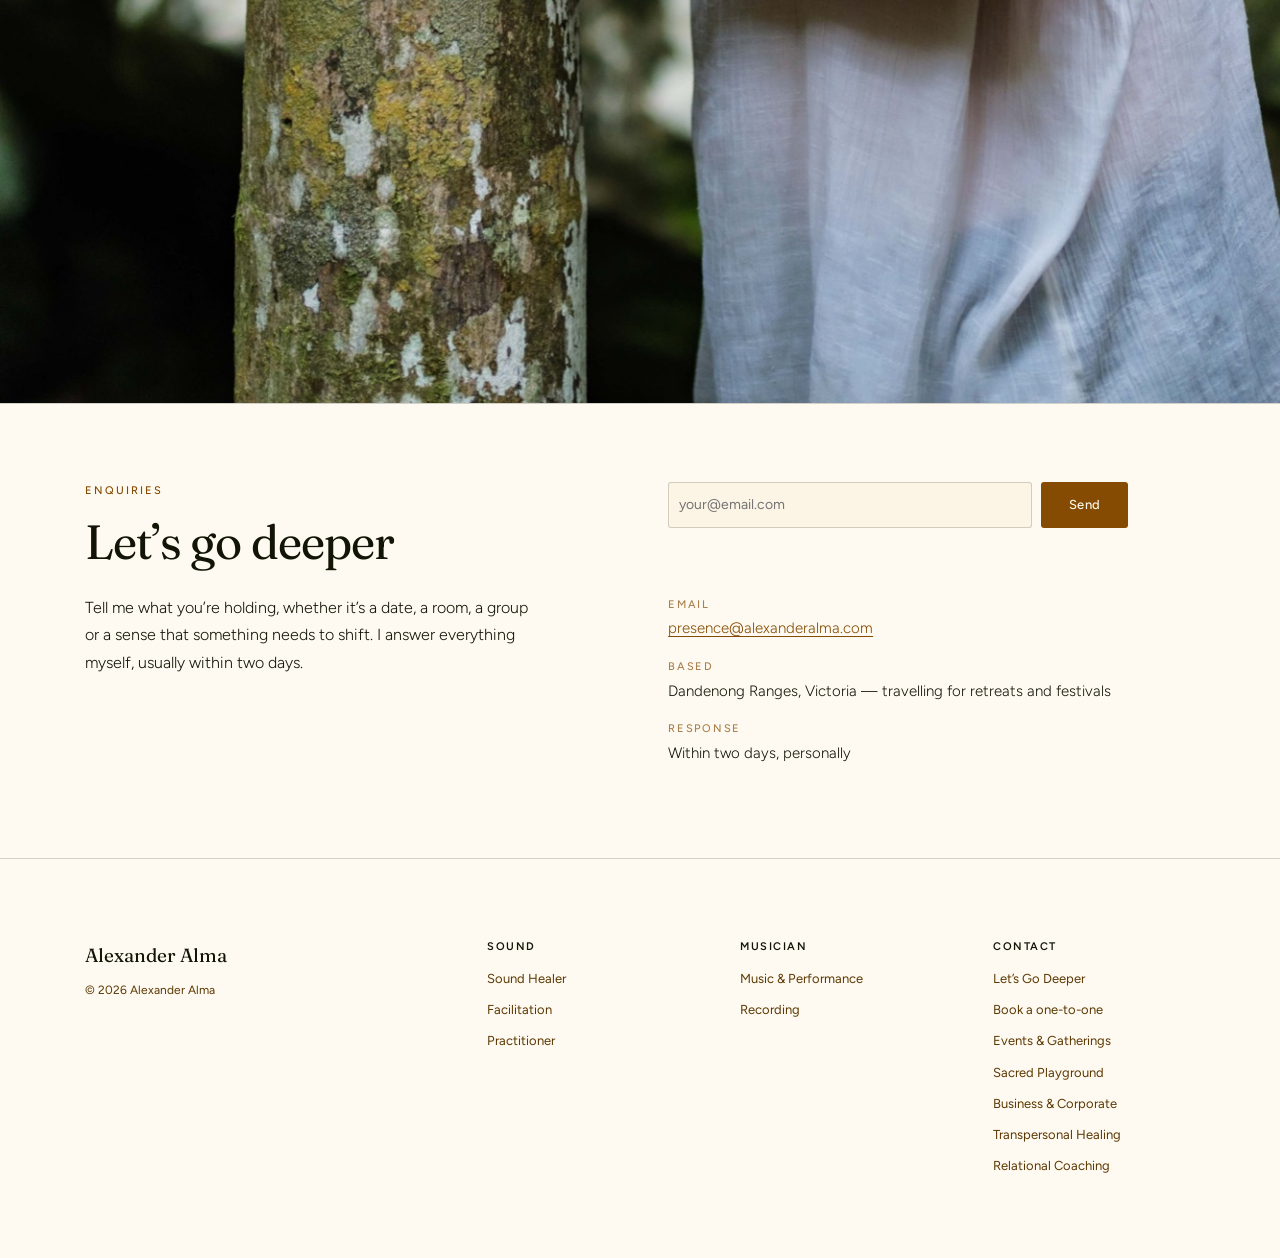
==== commit 5caca6b1: "Add Book link and nav dividers" ====
--- a/about.html
+++ b/about.html
@@ -45,7 +45,7 @@
   <div class="nav-collapse" id="site-menu"><div class="nav-collapse-inner"><ul class="nav-list">
     <li class="nav-item"><a class="nav-link current" aria-current="page" href="about.html">About</a></li><li class="nav-item"><a class="nav-link" href="musician.html">Music</a></li><li class="nav-item"><a class="nav-link" href="sacred-playground.html">Sacred Playground</a></li>
     <li class="nav-item"><a class="nav-link" href="transpersonal-healing.html">Transpersonal Healing</a></li><li class="nav-item"><a class="nav-link" href="relational-coaching.html">Relational Coaching</a></li>
-  </ul></div></div>
+  <li class="nav-item nav-book"><a class="nav-link" href="https://cal.com/alexanderalma">Book</a></li></ul></div></div>
  </nav></header>
   <main id="main">
     <!-- Alexander’s profile and story. -->
--- a/css/site.css
+++ b/css/site.css
@@ -67,15 +67,18 @@
 
 /* — compact shared navigation — */
 .site-header { position:sticky; top:0; z-index:50; width:100%; height:var(--header-h); margin:0; padding:0 clamp(14px,3vw,40px); pointer-events:none; }
-.site-nav { --nav-ink:var(--color-text); --nav-ink-soft:color-mix(in srgb,var(--color-text) 82%,transparent); --nav-rule:color-mix(in srgb,var(--color-text) 18%,transparent); --nav-accent:var(--color-accent-700); position:relative; isolation:isolate; pointer-events:auto; display:flex; align-items:center; justify-content:center; gap:clamp(20px,3vw,38px); width:max-content; max-width:100%; height:calc(100% - 14px); margin:7px auto; padding:0 22px; border:1px solid var(--nav-rule); border-radius:3px; box-shadow:0 12px 30px -24px rgba(0,0,0,.45); }
+.site-nav { --nav-ink:var(--color-text); --nav-ink-soft:color-mix(in srgb,var(--color-text) 82%,transparent); --nav-rule:color-mix(in srgb,var(--color-text) 18%,transparent); --nav-accent:var(--color-accent-700); position:relative; isolation:isolate; pointer-events:auto; display:flex; align-items:center; justify-content:center; gap:0; width:max-content; max-width:100%; height:calc(100% - 14px); margin:7px auto; padding:0 22px; border:1px solid var(--nav-rule); border-radius:3px; box-shadow:0 12px 30px -24px rgba(0,0,0,.45); }
 .site-nav::before { content:''; position:absolute; z-index:-1; inset:0; border-radius:inherit; background:linear-gradient(180deg,color-mix(in srgb,var(--color-bg) 95%,transparent),color-mix(in srgb,var(--color-bg) 83%,transparent)); backdrop-filter:blur(14px); -webkit-backdrop-filter:blur(14px); pointer-events:none; }
 .js .site-header-over:not(.is-scrolled) .site-nav { --nav-ink:#fff; --nav-ink-soft:rgba(255,255,255,.88); --nav-rule:rgba(255,255,255,.24); --nav-accent:#fff; }
 .js .site-header-over:not(.is-scrolled) .site-nav::before { background:linear-gradient(180deg,rgba(20,24,19,.34),rgba(20,24,19,.12)); }
-.nav-home { flex:none; order:0; display:flex; align-items:center; gap:8px; color:var(--nav-ink); text-decoration:none; white-space:nowrap; }
+.nav-home { flex:none; order:0; align-self:stretch; display:flex; align-items:center; gap:8px; margin-left:-22px; padding:0 22px; border-right:1px solid var(--nav-rule); color:var(--nav-ink); text-decoration:none; white-space:nowrap; }
 .nav-home img { display:block; width:31px; height:40px; object-fit:contain; }.nav-home span { font-family:var(--font-heading); font-size:15px; font-weight:500; letter-spacing:.025em; }.nav-home:hover { color:var(--nav-accent); }
 .nav-collapse,.nav-collapse-inner { display:flex; align-items:center; }
-.nav-list { display:flex; align-items:center; gap:clamp(16px,2.2vw,30px); list-style:none; margin:0; padding:0; }
-.nav-item { display:flex; align-items:center; white-space:nowrap; }
+.nav-list { display:flex; align-items:center; gap:0; list-style:none; margin:0; padding:0; }
+.nav-item { position:relative; display:flex; align-items:center; padding:0 clamp(10px,1.25vw,18px); white-space:nowrap; }
+.nav-item:not(.nav-book)+.nav-item:not(.nav-book)::before { content:''; position:absolute; left:0; top:50%; height:17px; border-left:1px solid var(--nav-rule); transform:translateY(-50%); }
+.nav-book { align-self:stretch; margin-left:4px; padding:0 0 0 clamp(14px,1.6vw,23px); border-left:1px solid var(--nav-rule); }
+.nav-book .nav-link { display:flex; height:100%; align-items:center; }
 .nav-link { position:relative; display:inline-block; padding:8px 0; color:var(--nav-ink-soft); font-size:13px; font-weight:450; letter-spacing:.025em; text-decoration:none; transition:color .25s ease; }
 .nav-link:hover,.nav-link[aria-current='page'] { color:var(--nav-ink); }
 .nav-link::after { content:''; position:absolute; left:0; right:0; bottom:2px; height:1px; background:var(--nav-accent); transform:scaleX(0); transition:transform .25s ease; }
@@ -87,11 +90,11 @@
 .nav-submenu a { display:block; padding:10px 12px; color:var(--color-text); font-size:14px; line-height:1.35; text-decoration:none; }.nav-submenu a:hover,.nav-submenu a:focus-visible { background:var(--color-surface); color:var(--color-accent-700); }.nav-menu:not([open]) .nav-submenu { display:none; }.nav-menu[open] .nav-submenu { display:grid; }
 @media (max-width:1100px) {
  .ground { --header-h:60px; }.site-header { height:auto; min-height:60px; padding:0 16px; }.site-nav { width:100%; max-width:none; min-height:60px; height:auto; margin:0; padding:0; display:grid; grid-template-columns:1fr auto 1fr; grid-template-rows:60px auto; gap:0; border:0; border-radius:0; box-shadow:none; }.site-nav::before { inset:0 -16px; border-radius:0; border-bottom:1px solid var(--nav-rule); }
- .nav-home { grid-column:1; grid-row:1; justify-self:start; gap:7px; }.nav-home img { width:29px; height:36px; }.nav-home span { font-size:14px; }
+ .nav-home { grid-column:1; grid-row:1; justify-self:start; align-self:center; gap:7px; margin-left:0; padding:0; border:0; }.nav-home img { width:29px; height:36px; }.nav-home span { font-size:14px; }
  .nav-toggle { grid-column:3; grid-row:1; justify-self:end; display:inline-flex; align-items:center; gap:8px; height:36px; padding:0 10px; background:transparent; color:var(--nav-ink); border:1px solid var(--nav-rule); border-radius:2px; font:500 10px var(--font-body); letter-spacing:.14em; text-transform:uppercase; cursor:pointer; }
  .nav-toggle-icon { position:relative; width:14px; height:7px; }.nav-toggle-icon::before,.nav-toggle-icon::after { content:''; position:absolute; left:0; right:0; height:1px; background:currentColor; transition:transform .25s ease,top .25s ease; }.nav-toggle-icon::before { top:0; }.nav-toggle-icon::after { top:6px; }.nav-toggle[aria-expanded='true'] .nav-toggle-icon::before { top:3px; transform:rotate(45deg); }.nav-toggle[aria-expanded='true'] .nav-toggle-icon::after { top:3px; transform:rotate(-45deg); }
  .nav-collapse { grid-column:1/-1; grid-row:2; display:grid; grid-template-rows:0fr; visibility:hidden; transition:grid-template-rows .35s ease,visibility 0s linear .35s; }.site-nav[data-open='true'] .nav-collapse { grid-template-rows:1fr; visibility:visible; transition:grid-template-rows .35s ease; }.nav-collapse-inner { min-height:0; overflow:hidden; display:block; opacity:0; transition:opacity .2s ease; }.site-nav[data-open='true'] .nav-collapse-inner { opacity:1; overflow:visible; padding:8px 0 15px; }
- .nav-list { display:flex; flex-direction:column; align-items:stretch; gap:0; margin:0; padding:0; }.nav-item { min-height:48px; border-top:1px solid var(--nav-rule); }.nav-link { font-size:16px; }.nav-current-menu > .nav-link { flex:1; font-size:16px; }.nav-menu > .nav-menu-trigger { width:44px; height:46px; }
+ .nav-list { display:flex; flex-direction:column; align-items:stretch; gap:0; margin:0; padding:0; }.nav-item { min-height:48px; padding:0; border-top:1px solid var(--nav-rule); }.nav-item:not(.nav-book)+.nav-item:not(.nav-book)::before { display:none; }.nav-book { align-self:auto; margin:0; padding:0; border-left:0; }.nav-book .nav-link { display:inline-block; height:auto; }.nav-link { font-size:16px; }.nav-current-menu > .nav-link { flex:1; font-size:16px; }.nav-menu > .nav-menu-trigger { width:44px; height:46px; }
  .nav-submenu { position:static; min-width:0; padding:5px 10px 10px; background:transparent; border:0; box-shadow:none; }.nav-submenu a { color:var(--nav-ink-soft); font-size:14px; padding:9px 4px; }
  .no-js .site-header { height:auto; }.no-js .nav-toggle { display:none; }.no-js .nav-collapse { grid-template-rows:1fr; visibility:visible; }.no-js .nav-collapse-inner { opacity:1; }
 }
